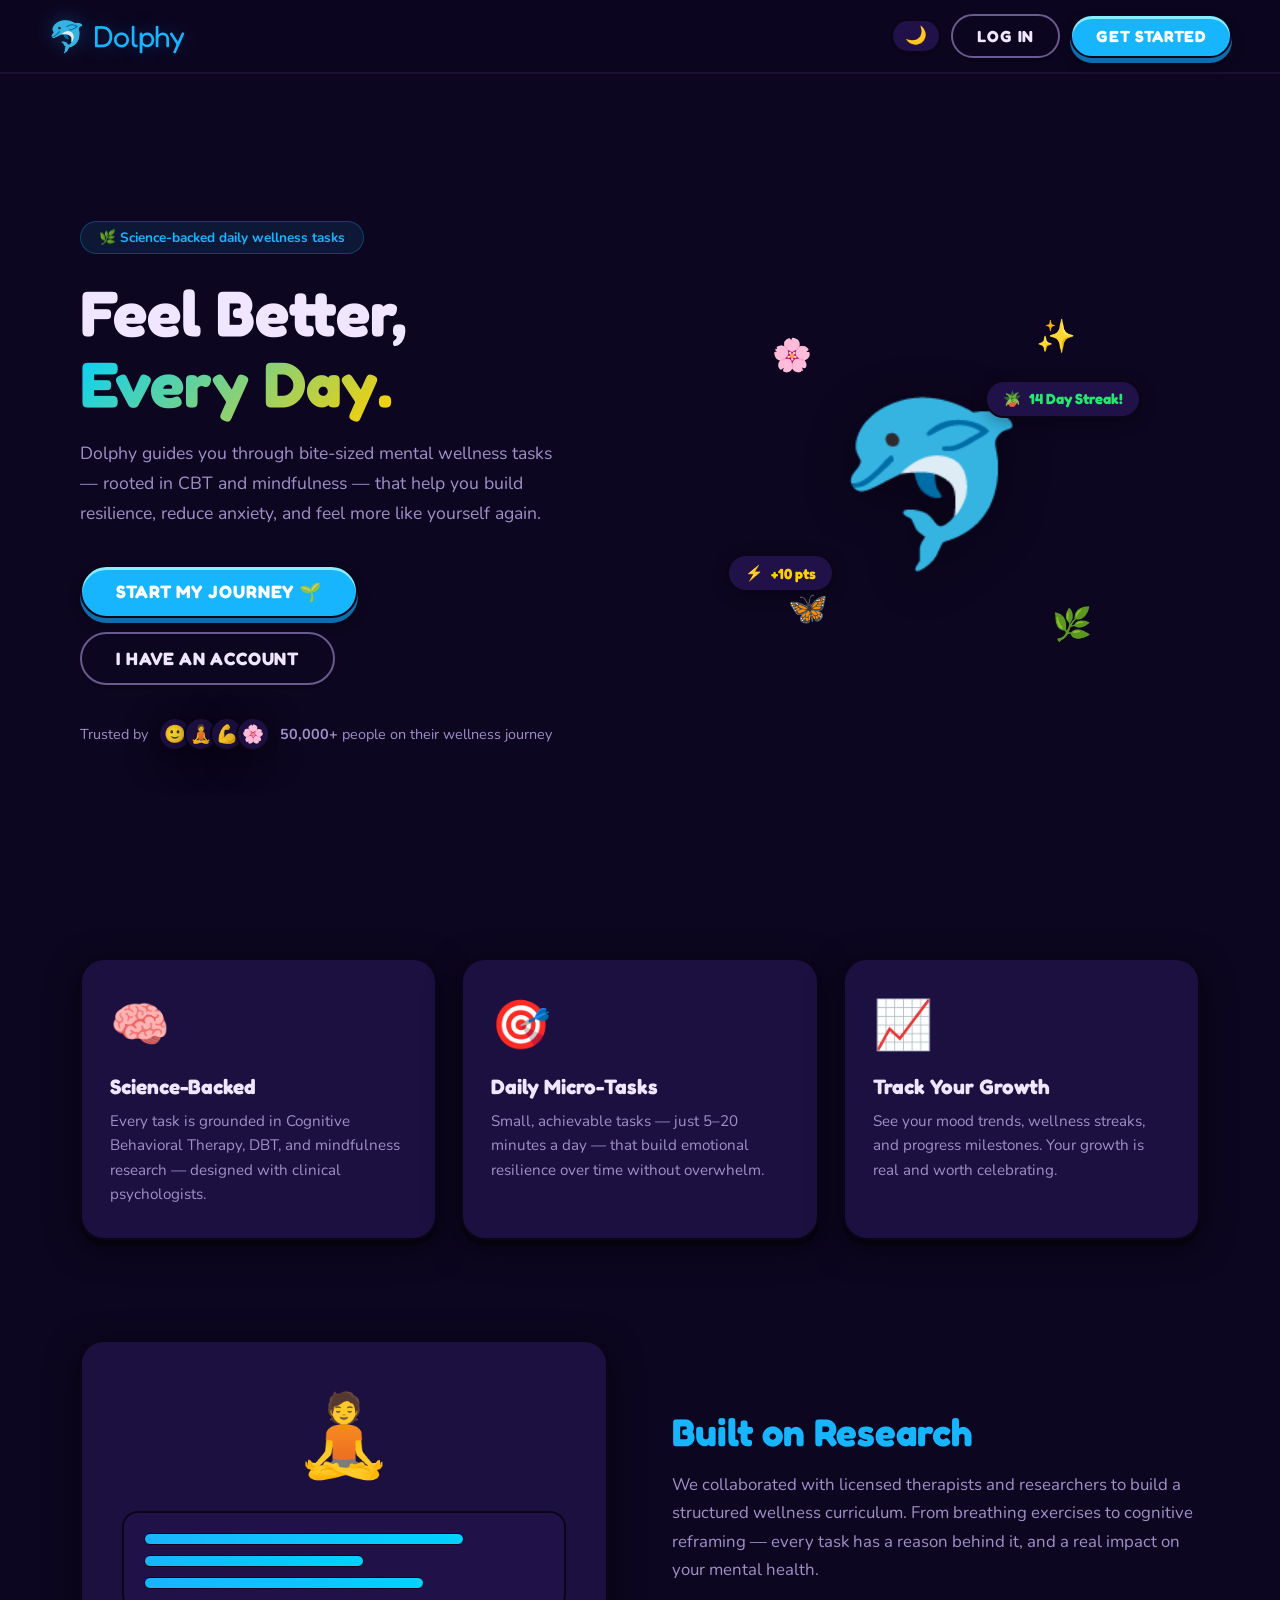
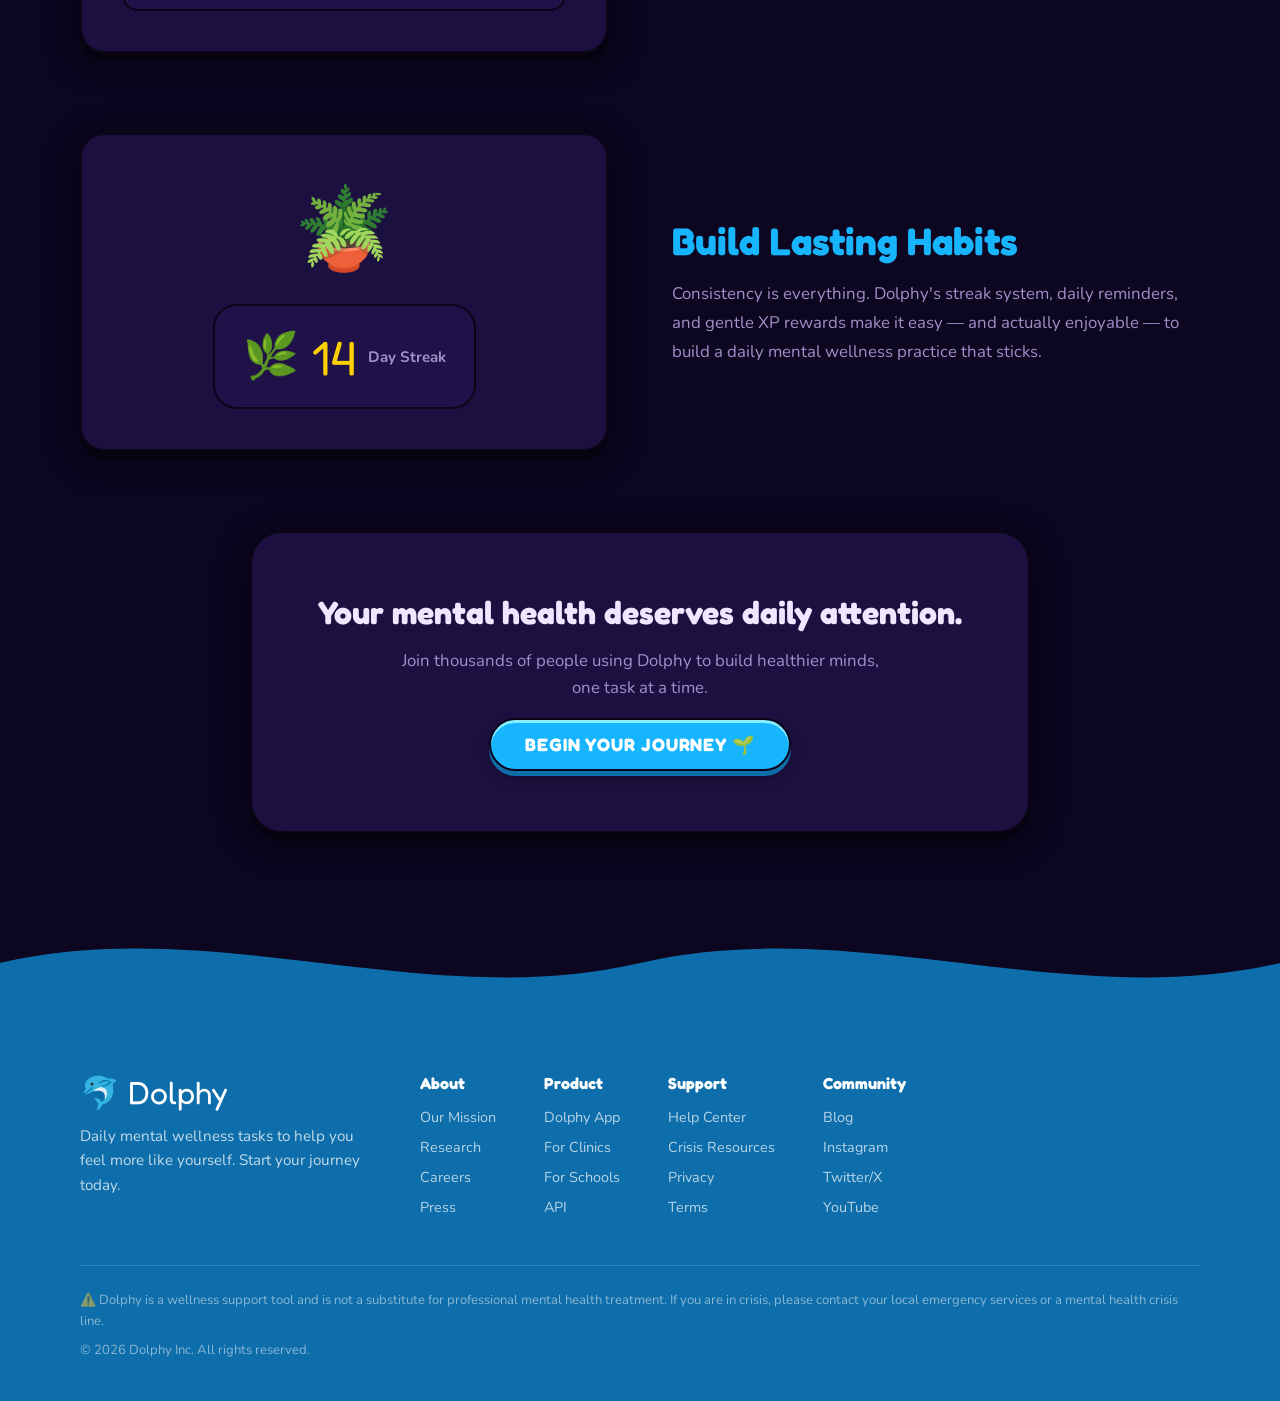
==== index.html @ 39a1925b "frontend'in yarisi bitti." ====
<!DOCTYPE html>
<html lang="en" data-theme="dark">
<head>
  <meta charset="UTF-8" />
  <meta name="viewport" content="width=device-width, initial-scale=1.0" />
  <title>Dolphy — Your Daily Mental Wellness Companion</title>
  <meta name="description" content="Dolphy gives you science-backed daily mental wellness micro-tasks. Build healthy habits, track your mood, and feel better — one small step at a time." />
  <link rel="preconnect" href="https://fonts.googleapis.com" />
  <link rel="preconnect" href="https://fonts.gstatic.com" crossorigin />
  <link href="https://fonts.googleapis.com/css2?family=Fredoka+One&family=Nunito:wght@400;600;700;800;900&display=swap" rel="stylesheet" />
  <link rel="stylesheet" href="styles.css" />
</head>
<body>

  <!-- ===================== LANDING NAV ===================== -->
  <nav class="landing-nav" role="navigation" aria-label="Main navigation">
    <div class="landing-nav__logo">🐬 Dolphy</div>
    <div class="landing-nav__actions">
      <button class="theme-toggle" id="theme-toggle-landing" onclick="ThemeManager.toggle()" aria-label="Toggle light/dark mode">
        <span class="theme-toggle__icon">🌙</span>
      </button>
      <button class="clay-btn clay-btn--ghost" id="btn-login-nav" onclick="App.navigate('login')">Log In</button>
      <button class="clay-btn clay-btn--primary" id="btn-getstarted-nav" onclick="App.navigate('signup')">Get Started</button>
    </div>
  </nav>

  <!-- ===================== HERO ===================== -->
  <section class="hero" aria-label="Hero section">
    <div class="hero__content">
      <div class="hero__badge">🌿 Science-backed daily wellness tasks</div>
      <h1 class="hero__title">Feel Better,<br/><span class="text-gradient">Every Day.</span></h1>
      <p class="hero__subtitle">Dolphy guides you through bite-sized mental wellness tasks — rooted in CBT and mindfulness — that help you build resilience, reduce anxiety, and feel more like yourself again.</p>
      <div class="hero__cta-group">
        <button class="clay-btn clay-btn--primary clay-btn--xl" id="btn-start-journey" onclick="App.navigate('signup')">Start My Journey 🌱</button>
        <button class="clay-btn clay-btn--ghost clay-btn--xl" id="btn-have-account" onclick="App.navigate('login')">I Have an Account</button>
      </div>
      <div class="hero__social-proof">
        <span>Trusted by</span>
        <div class="avatar-stack" aria-hidden="true">
          <div class="avatar-chip">🙂</div>
          <div class="avatar-chip">🧘</div>
          <div class="avatar-chip">💪</div>
          <div class="avatar-chip">🌸</div>
        </div>
        <span><strong>50,000+</strong> people on their wellness journey</span>
      </div>
    </div>
    <div class="hero__illustration" aria-hidden="true">
      <div class="hero__emoji-showcase">
        <div class="emoji-float emoji-float--1">🌸</div>
        <div class="emoji-float emoji-float--2">✨</div>
        <div class="emoji-float emoji-float--3">🦋</div>
        <div class="emoji-float emoji-float--4">🌿</div>
        <div class="hero__main-emoji">🐬</div>
        <div class="hero__stat-pill pill-1"><span>🪴</span> 14 Day Streak!</div>
        <div class="hero__stat-pill pill-2"><span>⚡</span> +10 pts</div>
      </div>
    </div>
  </section>

  <!-- ===================== FEATURE STRIP ===================== -->
  <section class="feature-strip" aria-label="Features">
    <div class="feature-card">
      <div class="feature-card__icon" aria-hidden="true">🧠</div>
      <h3>Science-Backed</h3>
      <p>Every task is grounded in Cognitive Behavioral Therapy, DBT, and mindfulness research — designed with clinical psychologists.</p>
    </div>
    <div class="feature-card">
      <div class="feature-card__icon" aria-hidden="true">🎯</div>
      <h3>Daily Micro-Tasks</h3>
      <p>Small, achievable tasks — just 5–20 minutes a day — that build emotional resilience over time without overwhelm.</p>
    </div>
    <div class="feature-card">
      <div class="feature-card__icon" aria-hidden="true">📈</div>
      <h3>Track Your Growth</h3>
      <p>See your mood trends, wellness streaks, and progress milestones. Your growth is real and worth celebrating.</p>
    </div>
  </section>

  <!-- ===================== FEATURE ROWS ===================== -->
  <section class="feature-rows" aria-label="Detailed features">
    <div class="feature-row">
      <div class="feature-row__visual">
        <div class="feature-mockup">
          <div class="mockup-emoji-big" aria-hidden="true">🧘</div>
          <div class="mockup-card">
            <div class="mockup-bar" style="width:80%"></div>
            <div class="mockup-bar" style="width:55%"></div>
            <div class="mockup-bar" style="width:70%"></div>
          </div>
        </div>
      </div>
      <div class="feature-row__text">
        <h2>Built on Research</h2>
        <p>We collaborated with licensed therapists and researchers to build a structured wellness curriculum. From breathing exercises to cognitive reframing — every task has a reason behind it, and a real impact on your mental health.</p>
      </div>
    </div>

    <div class="feature-row feature-row--reverse">
      <div class="feature-row__text">
        <h2>Build Lasting Habits</h2>
        <p>Consistency is everything. Dolphy's streak system, daily reminders, and gentle XP rewards make it easy — and actually enjoyable — to build a daily mental wellness practice that sticks.</p>
      </div>
      <div class="feature-row__visual">
        <div class="feature-mockup">
          <div class="mockup-emoji-big" aria-hidden="true">🪴</div>
          <div class="streak-display">
            <span class="streak-icon" aria-hidden="true">🌿</span>
            <span class="streak-number">14</span>
            <span class="streak-label">Day Streak</span>
          </div>
        </div>
      </div>
    </div>
  </section>

  <!-- ===================== CTA BANNER ===================== -->
  <section class="cta-banner" aria-label="Call to action">
    <h2>Your mental health deserves daily attention.</h2>
    <p>Join thousands of people using Dolphy to build healthier minds, one task at a time.</p>
    <button class="clay-btn clay-btn--primary clay-btn--xl" id="btn-cta-bottom" onclick="App.navigate('signup')">
      Begin Your Journey 🌱
    </button>
  </section>

  <!-- ===================== FOOTER ===================== -->
  <footer class="landing-footer" role="contentinfo">
    <div class="footer-wave" aria-hidden="true">
      <svg viewBox="0 0 1440 120" preserveAspectRatio="none" xmlns="http://www.w3.org/2000/svg">
        <path d="M0,60 C240,120 480,0 720,60 C960,120 1200,0 1440,60 L1440,120 L0,120 Z" fill="#0E6EAB"/>
      </svg>
    </div>
    <div class="footer-body">
      <div class="footer-top">
        <div class="footer-brand">
          <div class="footer-logo">🐬 Dolphy</div>
          <p>Daily mental wellness tasks to help you feel more like yourself. Start your journey today.</p>
        </div>
        <div class="footer-links">
          <div class="footer-col">
            <h4>About</h4>
            <a href="#">Our Mission</a>
            <a href="#">Research</a>
            <a href="#">Careers</a>
            <a href="#">Press</a>
          </div>
          <div class="footer-col">
            <h4>Product</h4>
            <a href="#">Dolphy App</a>
            <a href="#">For Clinics</a>
            <a href="#">For Schools</a>
            <a href="#">API</a>
          </div>
          <div class="footer-col">
            <h4>Support</h4>
            <a href="#">Help Center</a>
            <a href="#">Crisis Resources</a>
            <a href="#">Privacy</a>
            <a href="#">Terms</a>
          </div>
          <div class="footer-col">
            <h4>Community</h4>
            <a href="#">Blog</a>
            <a href="#">Instagram</a>
            <a href="#">Twitter/X</a>
            <a href="#">YouTube</a>
          </div>
        </div>
      </div>
      <div class="footer-bottom">
        <p>⚠️ Dolphy is a wellness support tool and is not a substitute for professional mental health treatment. If you are in crisis, please contact your local emergency services or a mental health crisis line.</p>
        <p style="margin-top:8px;">© 2026 Dolphy Inc. All rights reserved.</p>
      </div>
    </div>
  </footer>

  <script src="app.js"></script>
</body>
</html>
---- styles.css ----
/* ============================================================
   DOLPHY — GLOBAL DESIGN SYSTEM v3.0
   Mental Wellness · Claymorphism · Light & Dark Mode
   ============================================================ */

/* ============================================================
   DARK MODE TOKENS (Default)
   ============================================================ */
:root,
[data-theme="dark"] {
  --bg-deep:         #0D0620;
  --bg-mid:          #130A28;
  --bg-panel:        #1C1040;
  --bg-panel-hover:  #241450;
  --bg-card:         #201248;

  --blue-main:       #18B5FF;
  --blue-glow:       #00D2FF;
  --blue-shadow:     #0E6EAB;
  --blue-depth:      #0084B4;
  --blue-inset:      #8AEDFF;

  --yellow:          #FFD000;
  --yellow-shadow:   #C49B00;
  --yellow-glow:     #FFE55C;

  --green-ok:        #22E86E;
  --green-ok-shadow: #0FAA48;
  --red-danger:      #FF4D6D;
  --purple-accent:   #B44FFF;
  --purple-shadow:   #7A2ABF;

  --text-primary:    #F0E6FF;
  --text-secondary:  #A090C8;
  --text-muted:      #6B5A8E;
  --text-on-blue:    #FFFFFF;

  --border-dark:          #0A0518;
  --border-radius-sm:     10px;
  --border-radius-md:     16px;
  --border-radius-lg:     24px;
  --border-radius-xl:     32px;
  --border-radius-pill:   999px;
  --border-width:         2.5px;

  --shadow-card:          0 8px 32px rgba(0,0,0,0.55);
  --shadow-node:          0 6px 20px rgba(0,0,0,0.6);
  --shadow-glow-blue:     0 0 18px rgba(24,181,255,0.35);

  --chess-sq-light:  #e8d5b0;
  --chess-sq-dark:   #8B5E3C;
  --chess-selected:  rgba(255,220,0,0.55);
  --chess-movable:   rgba(34,232,110,0.45);
  --chess-last-move: rgba(24,181,255,0.30);

  --landing-nav-bg:  rgba(13, 6, 32, 0.93);
  --footer-bg:       #0E6EAB;
  --auth-page-bg:    radial-gradient(ellipse at 30% 30%, #1C1040 0%, #0D0620 70%);
  --quest-body-bg:   #0D0620;
  --path-line-color: rgba(128, 90, 200, 0.28);
}

/* ============================================================
   LIGHT MODE TOKENS
   ============================================================ */
[data-theme="light"] {
  --bg-deep:         #F5F0FF;
  --bg-mid:          #EDE6FF;
  --bg-panel:        #FFFFFF;
  --bg-panel-hover:  #F0EAFF;
  --bg-card:         #FAF7FF;

  --blue-main:       #0099E6;
  --blue-glow:       #00BFFF;
  --blue-shadow:     #006FA8;
  --blue-depth:      #005F8F;
  --blue-inset:      #7DD6FF;

  --yellow:          #F5A800;
  --yellow-shadow:   #B07800;
  --yellow-glow:     #FFD055;

  --green-ok:        #16C45A;
  --green-ok-shadow: #0A9040;
  --red-danger:      #E63352;
  --purple-accent:   #9B35E8;
  --purple-shadow:   #6B1FA8;

  --text-primary:    #1A0A40;
  --text-secondary:  #4A3870;
  --text-muted:      #8878A8;
  --text-on-blue:    #FFFFFF;

  --border-dark:     #D0C0F0;

  --shadow-card:          0 4px 20px rgba(100,60,200,0.12);
  --shadow-node:          0 6px 20px rgba(100,60,200,0.20);
  --shadow-glow-blue:     0 0 16px rgba(0,153,230,0.25);

  --chess-sq-light:  #f0d9b5;
  --chess-sq-dark:   #b58863;
  --chess-selected:  rgba(245,168,0,0.5);
  --chess-movable:   rgba(22,196,90,0.4);
  --chess-last-move: rgba(0,153,230,0.25);

  --landing-nav-bg:  rgba(245, 240, 255, 0.96);
  --footer-bg:       #0E6EAB;
  --auth-page-bg:    radial-gradient(ellipse at 30% 30%, #EDE6FF 0%, #F5F0FF 70%);
  --quest-body-bg:   #F5F0FF;
  --path-line-color: rgba(100, 60, 200, 0.20);
}

/* ============================================================
   FONTS & GLOBAL VARS
   ============================================================ */
:root {
  --font-display: 'Fredoka One', 'Nunito', sans-serif;
  --font-body:    'Nunito', sans-serif;
  --transition-fast: 0.12s ease;
  --transition-med:  0.22s cubic-bezier(0.34,1.56,0.64,1);
  --transition-slow: 0.35s ease;
  --sidebar-left-w:  224px;
  --sidebar-right-w: 288px;
}

/* ============================================================
   RESET & BASE
   ============================================================ */
*, *::before, *::after { box-sizing: border-box; margin: 0; padding: 0; }
html { scroll-behavior: smooth; font-size: 16px; }

body {
  font-family: var(--font-body);
  background: var(--bg-deep);
  color: var(--text-primary);
  min-height: 100vh;
  overflow-x: hidden;
  transition: background 0.3s ease, color 0.3s ease;
}

a { color: var(--blue-main); text-decoration: none; }
a:hover { text-decoration: underline; }
button { cursor: pointer; font-family: var(--font-body); }

/* ============================================================
   THEME TOGGLE BUTTON
   ============================================================ */
.theme-toggle {
  display: inline-flex;
  align-items: center;
  gap: 6px;
  background: var(--bg-card);
  border: var(--border-width) solid var(--border-dark);
  border-radius: var(--border-radius-pill);
  padding: 6px 12px;
  cursor: pointer;
  font-size: 1rem;
  color: var(--text-primary);
  transition: transform var(--transition-fast), background var(--transition-fast), box-shadow var(--transition-fast);
  box-shadow: 0 3px 0 rgba(0,0,0,0.25);
  line-height: 1;
}
.theme-toggle:hover { transform: translateY(-2px); background: var(--bg-panel-hover); }
.theme-toggle:active { transform: translateY(1px); }
.theme-toggle__icon { font-size: 1.1rem; line-height: 1; transition: transform 0.4s; }
.theme-toggle:hover .theme-toggle__icon { transform: rotate(20deg) scale(1.1); }
.theme-toggle--sm { padding: 5px 9px; font-size: 0.95rem; }

.theme-toggle--sidebar {
  width: 100%;
  justify-content: flex-start;
  border-radius: var(--border-radius-md);
  margin-bottom: 8px;
  font-family: var(--font-display);
  font-size: 0.95rem;
  color: var(--text-secondary);
  background: transparent;
  border-color: transparent;
  box-shadow: none;
}
.theme-toggle--sidebar:hover {
  color: var(--text-primary);
  background: var(--bg-panel-hover);
  border-color: rgba(255,255,255,0.08);
  box-shadow: none;
  transform: none;
}
.theme-toggle__label { font-size: 0.95rem; font-weight: 700; }

/* ============================================================
   CLAY BUTTON SYSTEM
   ============================================================ */
.clay-btn {
  display: inline-flex;
  align-items: center;
  justify-content: center;
  gap: 8px;
  font-family: var(--font-display);
  font-size: 1rem;
  font-weight: 700;
  border: var(--border-width) solid var(--border-dark);
  border-radius: var(--border-radius-pill);
  padding: 10px 24px;
  cursor: pointer;
  transition: transform var(--transition-fast), box-shadow var(--transition-fast), background var(--transition-fast);
  user-select: none;
  white-space: nowrap;
  text-transform: uppercase;
  letter-spacing: 0.05em;
  position: relative;
}

.clay-btn--primary {
  background: var(--blue-main);
  color: var(--text-on-blue);
  box-shadow: inset 0 3px 0 var(--blue-inset), 0 5px 0 var(--blue-shadow), 0 7px 12px rgba(0,0,0,0.3);
}
.clay-btn--primary:hover {
  transform: translateY(-2px);
  box-shadow: inset 0 3px 0 var(--blue-inset), 0 7px 0 var(--blue-shadow), 0 10px 20px rgba(0,0,0,0.35), var(--shadow-glow-blue);
}
.clay-btn--primary:active { transform: translateY(4px); box-shadow: inset 0 3px 0 var(--blue-inset), 0 2px 0 var(--blue-shadow); }

.clay-btn--ghost {
  background: transparent;
  color: var(--text-primary);
  border-color: var(--text-muted);
  box-shadow: 0 4px 0 rgba(0,0,0,0.15);
}
.clay-btn--ghost:hover { transform: translateY(-2px); border-color: var(--blue-main); color: var(--blue-main); box-shadow: 0 6px 0 var(--blue-shadow); }
.clay-btn--ghost:active { transform: translateY(3px); }

.clay-btn--social {
  background: var(--bg-card);
  color: var(--text-primary);
  border-color: var(--border-dark);
  box-shadow: 0 4px 0 rgba(0,0,0,0.2);
  font-size: 0.9rem;
  text-transform: none;
  letter-spacing: 0;
  gap: 12px;
}
.clay-btn--social:hover { transform: translateY(-2px); background: var(--bg-panel-hover); }

.clay-btn--xl   { font-size: 1.12rem; padding: 14px 34px; }
.clay-btn--sm   { font-size: 0.82rem; padding: 7px 16px; }
.clay-btn--full { width: 100%; }

.social-icon {
  display: inline-flex; align-items: center; justify-content: center;
  width: 26px; height: 26px;
  border-radius: 50%;
  font-weight: 900; font-size: 0.85rem;
  flex-shrink: 0;
}
.social-icon--google { background: #fff; color: #EA4335; border: 1.5px solid #ddd; font-style: italic; }
.social-icon--fb     { background: #1877F2; color: white; }

/* ============================================================
   CLAY INPUT
   ============================================================ */
.clay-input {
  width: 100%;
  background: var(--bg-mid);
  border: var(--border-width) solid var(--border-dark);
  border-radius: var(--border-radius-md);
  padding: 14px 16px;
  font-family: var(--font-body);
  font-size: 1rem;
  color: var(--text-primary);
  outline: none;
  transition: border-color var(--transition-fast), box-shadow var(--transition-fast), background var(--transition-fast);
  resize: vertical;
}
.clay-input::placeholder { color: var(--text-muted); }
.clay-input:focus {
  border-color: var(--blue-main);
  box-shadow: 0 0 0 3px rgba(24,181,255,0.18), 0 4px 12px rgba(0,0,0,0.15);
  background: var(--bg-panel);
}

/* ============================================================
   LANDING PAGE
   ============================================================ */
body { background: var(--bg-deep); }

/* Landing Nav */
.landing-nav {
  position: sticky;
  top: 0; z-index: 100;
  display: flex;
  align-items: center;
  justify-content: space-between;
  padding: 14px 48px;
  background: var(--landing-nav-bg);
  backdrop-filter: blur(14px);
  border-bottom: var(--border-width) solid rgba(128,90,200,0.12);
}
.landing-nav__logo {
  font-family: var(--font-display);
  font-size: 1.9rem;
  color: var(--blue-main);
  letter-spacing: -0.02em;
  text-shadow: 0 0 20px rgba(24,181,255,0.3);
}
.landing-nav__actions { display: flex; align-items: center; gap: 10px; }

/* Hero */
.hero {
  display: grid;
  grid-template-columns: 1fr 1fr;
  gap: 48px;
  align-items: center;
  min-height: calc(100vh - 76px);
  padding: 60px 80px;
  max-width: 1400px;
  margin: 0 auto;
}

.hero__badge {
  display: inline-flex;
  align-items: center;
  gap: 8px;
  background: rgba(24,181,255,0.10);
  border: 1.5px solid rgba(24,181,255,0.28);
  border-radius: var(--border-radius-pill);
  padding: 6px 18px;
  font-size: 0.85rem;
  font-weight: 700;
  color: var(--blue-main);
  margin-bottom: 24px;
}

.hero__title {
  font-family: var(--font-display);
  font-size: clamp(2.8rem, 5vw, 4.5rem);
  line-height: 1.1;
  color: var(--text-primary);
  margin-bottom: 20px;
}
.text-gradient {
  background: linear-gradient(135deg, var(--blue-glow) 0%, var(--yellow) 100%);
  -webkit-background-clip: text;
  -webkit-text-fill-color: transparent;
  background-clip: text;
}
.hero__subtitle {
  font-size: 1.1rem;
  color: var(--text-secondary);
  line-height: 1.7;
  margin-bottom: 36px;
  max-width: 480px;
}
.hero__cta-group { display: flex; gap: 14px; flex-wrap: wrap; margin-bottom: 32px; }
.hero__social-proof {
  display: flex; align-items: center; gap: 10px;
  font-size: 0.9rem; color: var(--text-secondary);
}
.avatar-stack { display: flex; }
.avatar-chip {
  width: 34px; height: 34px;
  border-radius: 50%;
  background: var(--bg-panel);
  border: 2px solid var(--border-dark);
  display: flex; align-items: center; justify-content: center;
  font-size: 1.1rem;
  margin-left: -8px;
  box-shadow: var(--shadow-card);
}
.avatar-chip:first-child { margin-left: 0; }

/* Hero illustration */
.hero__illustration { display: flex; align-items: center; justify-content: center; }
.hero__emoji-showcase {
  position: relative;
  width: 380px; height: 380px;
  display: flex; align-items: center; justify-content: center;
}
.hero__main-emoji {
  font-size: 10rem; line-height: 1;
  filter: drop-shadow(0 8px 24px rgba(0,0,0,0.4));
  animation: hero-bob 3s ease-in-out infinite;
}
@keyframes hero-bob {
  0%, 100% { transform: translateY(0) rotate(-3deg); }
  50%       { transform: translateY(-18px) rotate(3deg); }
}
.emoji-float {
  position: absolute; font-size: 2rem;
  animation: float-orbit 4s ease-in-out infinite;
}
.emoji-float--1 { top: 10%; left: 8%;   animation-delay: 0s;   }
.emoji-float--2 { top: 5%;  right: 12%; animation-delay: 0.8s; }
.emoji-float--3 { bottom: 12%; left: 12%; animation-delay: 1.4s; }
.emoji-float--4 { bottom: 8%;  right: 8%; animation-delay: 0.5s; }
@keyframes float-orbit {
  0%, 100% { transform: translateY(0); }
  50%       { transform: translateY(-14px); }
}
.hero__stat-pill {
  position: absolute;
  display: flex; align-items: center; gap: 8px;
  background: var(--bg-card);
  border: var(--border-width) solid var(--border-dark);
  border-radius: var(--border-radius-pill);
  padding: 8px 16px;
  font-family: var(--font-display);
  font-size: 0.92rem;
  font-weight: 700;
  box-shadow: 0 4px 16px rgba(0,0,0,0.3);
  animation: pill-float 3.5s ease-in-out infinite;
  white-space: nowrap;
}
.pill-1 { top: 22%; right: -5%; animation-delay: 0.3s; color: var(--green-ok); }
.pill-2 { bottom: 22%; left: -4%; animation-delay: 1s; color: var(--yellow); }
@keyframes pill-float {
  0%, 100% { transform: translateY(0) rotate(-1deg); }
  50%       { transform: translateY(-8px) rotate(1deg); }
}

/* Feature Strip */
.feature-strip {
  display: grid;
  grid-template-columns: repeat(3, 1fr);
  gap: 24px;
  padding: 60px 80px;
  max-width: 1400px;
  margin: 0 auto;
}
.feature-card {
  background: var(--bg-panel);
  border: var(--border-width) solid var(--border-dark);
  border-radius: var(--border-radius-lg);
  padding: 32px 28px;
  box-shadow: 0 6px 0 rgba(0,0,0,0.3), var(--shadow-card);
  transition: transform var(--transition-med), box-shadow var(--transition-med);
}
.feature-card:hover { transform: translateY(-6px); box-shadow: 0 12px 0 rgba(0,0,0,0.25), 0 20px 40px rgba(0,0,0,0.2); }
.feature-card__icon { font-size: 3rem; margin-bottom: 16px; display: block; }
.feature-card h3 { font-family: var(--font-display); font-size: 1.3rem; margin-bottom: 10px; }
.feature-card p { font-size: 0.95rem; color: var(--text-secondary); line-height: 1.6; }

/* Feature Rows */
.feature-rows { max-width: 1400px; margin: 0 auto; padding: 40px 80px 80px; display: flex; flex-direction: column; gap: 80px; }
.feature-row { display: grid; grid-template-columns: 1fr 1fr; gap: 64px; align-items: center; }
.feature-row--reverse { direction: rtl; }
.feature-row--reverse > * { direction: ltr; }
.feature-row__text h2 { font-family: var(--font-display); font-size: 2.4rem; color: var(--blue-main); margin-bottom: 16px; }
.feature-row__text p  { font-size: 1.05rem; color: var(--text-secondary); line-height: 1.7; }

.feature-mockup {
  background: var(--bg-panel);
  border: var(--border-width) solid var(--border-dark);
  border-radius: var(--border-radius-lg);
  padding: 40px;
  display: flex; flex-direction: column; align-items: center; gap: 20px;
  box-shadow: 0 8px 0 rgba(0,0,0,0.3), var(--shadow-card);
}
.mockup-emoji-big { font-size: 5rem; }
.mockup-card { background: var(--bg-card); border: var(--border-width) solid var(--border-dark); border-radius: var(--border-radius-md); padding: 20px; width: 100%; display: flex; flex-direction: column; gap: 10px; }
.mockup-bar { height: 12px; background: linear-gradient(90deg, var(--blue-main), var(--blue-glow)); border-radius: var(--border-radius-pill); border: 1.5px solid var(--border-dark); }

.streak-display { display: flex; align-items: center; gap: 12px; background: var(--bg-card); border: var(--border-width) solid var(--border-dark); border-radius: var(--border-radius-lg); padding: 20px 28px; }
.streak-icon   { font-size: 2.8rem; }
.streak-number { font-family: var(--font-display); font-size: 3rem; color: var(--yellow); }
.streak-label  { font-size: 0.95rem; color: var(--text-secondary); font-weight: 700; }

/* CTA Banner */
.cta-banner {
  max-width: 780px;
  margin: 0 auto 80px;
  background: var(--bg-panel);
  border: var(--border-width) solid var(--border-dark);
  border-radius: var(--border-radius-xl);
  padding: 60px 48px;
  text-align: center;
  box-shadow: 0 8px 0 rgba(0,0,0,0.3), var(--shadow-card);
  display: flex; flex-direction: column; align-items: center; gap: 16px;
}
.cta-banner h2 { font-family: var(--font-display); font-size: 2rem; color: var(--text-primary); }
.cta-banner p  { font-size: 1.05rem; color: var(--text-secondary); line-height: 1.6; max-width: 480px; }

/* Footer */
.landing-footer { position: relative; margin-top: 40px; }
.footer-wave { width: 100%; overflow: hidden; line-height: 0; transform: scaleX(-1); }
.footer-wave svg { display: block; width: 100%; height: 100px; }
.footer-body { background: var(--footer-bg); padding: 60px 80px 40px; }
.footer-top { display: grid; grid-template-columns: 280px 1fr; gap: 60px; margin-bottom: 48px; }
.footer-brand .footer-logo { font-family: var(--font-display); font-size: 2rem; color: white; margin-bottom: 12px; }
.footer-brand p { color: rgba(255,255,255,0.75); font-size: 0.95rem; line-height: 1.6; }
.footer-links { display: flex; gap: 48px; flex-wrap: wrap; }
.footer-col { display: flex; flex-direction: column; gap: 10px; }
.footer-col h4 { font-family: var(--font-display); color: white; font-size: 1rem; margin-bottom: 4px; }
.footer-col a { color: rgba(255,255,255,0.7); font-size: 0.9rem; text-decoration: none; transition: color var(--transition-fast); }
.footer-col a:hover { color: white; text-decoration: underline; }
.footer-bottom { border-top: 1px solid rgba(255,255,255,0.15); padding-top: 24px; color: rgba(255,255,255,0.5); font-size: 0.82rem; line-height: 1.6; }

/* ============================================================
   AUTH PAGES (signup.html, login.html)
   ============================================================ */
.auth-page {
  min-height: 100vh;
  background: var(--auth-page-bg);
  display: flex;
  align-items: center;
  justify-content: center;
  padding: 40px 24px;
  position: relative;
}
.auth-page__back {
  position: absolute; top: 20px; left: 20px;
  background: var(--bg-card);
  border: var(--border-width) solid var(--border-dark);
  border-radius: var(--border-radius-md);
  color: var(--text-secondary);
  font-size: 1.2rem;
  width: 40px; height: 40px;
  display: flex; align-items: center; justify-content: center;
  cursor: pointer;
  box-shadow: 0 3px 0 rgba(0,0,0,0.2);
  transition: transform var(--transition-fast), color var(--transition-fast);
}
.auth-page__back:hover { transform: translateX(-2px); color: var(--blue-main); }

.auth-page__login-corner { position: absolute; top: 20px; right: 20px; }
.auth-page__theme-toggle { position: absolute; top: 20px; right: 130px; }

.auth-card {
  background: var(--bg-panel);
  border: var(--border-width) solid var(--border-dark);
  border-radius: var(--border-radius-xl);
  padding: 48px 40px;
  width: 100%; max-width: 460px;
  box-shadow: 0 12px 0 rgba(0,0,0,0.4), 0 24px 60px rgba(0,0,0,0.3);
  display: flex; flex-direction: column; gap: 16px; align-items: center;
}
.auth-card__logo { font-family: var(--font-display); font-size: 2rem; color: var(--blue-main); margin-bottom: 4px; }
.auth-card__title { font-family: var(--font-display); font-size: 1.6rem; color: var(--text-primary); text-align: center; }
.auth-card__subtitle { font-size: 0.95rem; color: var(--text-secondary); text-align: center; }

.auth-form { width: 100%; display: flex; flex-direction: column; gap: 12px; }
.form-field { position: relative; }
.forgot-btn { position: absolute; right: 14px; top: 50%; transform: translateY(-50%); background: none; border: none; color: var(--blue-main); font-size: 0.8rem; font-weight: 700; cursor: pointer; }
.password-toggle-btn { position: absolute; right: 14px; top: 50%; transform: translateY(-50%); background: none; border: none; font-size: 1rem; cursor: pointer; color: var(--text-muted); padding: 0; }
.password-toggle-btn:hover { color: var(--text-primary); }

.auth-divider { width: 100%; display: flex; align-items: center; gap: 16px; color: var(--text-muted); font-size: 0.85rem; font-weight: 700; }
.auth-divider::before, .auth-divider::after { content: ''; flex: 1; height: 1px; background: var(--border-dark); }
.auth-social { width: 100%; display: flex; gap: 10px; }
.auth-social .clay-btn--social { flex: 1; padding: 11px 12px; font-size: 0.88rem; }
.auth-legal { font-size: 0.78rem; color: var(--text-muted); text-align: center; line-height: 1.5; }
.auth-switch { font-size: 0.9rem; color: var(--text-secondary); text-align: center; }
.auth-error { background: rgba(255,77,109,0.1); border: 1.5px solid var(--red-danger); color: var(--red-danger); border-radius: var(--border-radius-md); padding: 10px 14px; font-size: 0.9rem; text-align: center; }

/* ============================================================
   APP LAYOUT (app.html)
   ============================================================ */
.mobile-topbar {
  display: none;
  align-items: center;
  justify-content: space-between;
  padding: 10px 16px;
  background: var(--bg-panel);
  border-bottom: var(--border-width) solid var(--border-dark);
  position: sticky;
  top: 0; z-index: 200;
}
.mobile-topbar__logo { font-family: var(--font-display); font-size: 1.4rem; color: var(--blue-main); }
.mobile-topbar__stats { display: flex; align-items: center; gap: 6px; }

.stat-chip {
  display: flex; align-items: center; gap: 5px;
  background: var(--bg-card);
  border: var(--border-width) solid var(--border-dark);
  border-radius: var(--border-radius-pill);
  padding: 5px 10px;
  font-family: var(--font-display);
  font-size: 0.85rem;
  box-shadow: 0 3px 0 rgba(0,0,0,0.3);
  transition: transform var(--transition-fast);
  cursor: pointer;
}
.stat-chip:hover { transform: translateY(-2px); }
.stat-chip[data-stat="streak"] .stat-chip__val { color: var(--green-ok); }
.stat-chip[data-stat="hp"]     .stat-chip__val { color: #FF9F4A; }
.stat-chip[data-stat="xp"]     .stat-chip__val { color: var(--yellow); }

.app-layout {
  display: grid;
  grid-template-columns: var(--sidebar-left-w) 1fr var(--sidebar-right-w);
  min-height: 100vh;
}

/* LEFT SIDEBAR */
.sidebar-left {
  position: sticky; top: 0;
  height: 100vh; overflow-y: auto;
  background: var(--bg-panel);
  border-right: var(--border-width) solid var(--border-dark);
  display: flex; flex-direction: column;
  padding: 24px 16px; gap: 8px; z-index: 50;
  scrollbar-width: none;
}
.sidebar-left::-webkit-scrollbar { display: none; }
.sidebar-left__logo { font-family: var(--font-display); font-size: 1.6rem; color: var(--blue-main); padding: 6px 12px 18px; border-bottom: var(--border-width) solid rgba(128,90,200,0.12); margin-bottom: 8px; }
.sidebar-nav { flex: 1; display: flex; flex-direction: column; gap: 4px; }

.nav-item {
  display: flex; align-items: center; gap: 12px;
  padding: 11px 14px;
  border-radius: var(--border-radius-md);
  border: var(--border-width) solid transparent;
  font-family: var(--font-display);
  font-size: 1rem;
  color: var(--text-secondary);
  cursor: pointer;
  transition: all var(--transition-fast);
  background: transparent;
  width: 100%; text-align: left;
}
.nav-item:hover { color: var(--text-primary); border-color: rgba(128,90,200,0.15); background: var(--bg-panel-hover); }
.nav-item.active {
  background: var(--blue-main);
  color: white;
  border-color: var(--border-dark);
  box-shadow: inset 0 2px 0 var(--blue-inset), 0 4px 0 var(--blue-shadow), 0 6px 16px rgba(0,0,0,0.25);
}
.nav-item__icon  { font-size: 1.4rem; flex-shrink: 0; }
.nav-item__label { font-size: 0.95rem; font-weight: 700; }
.sidebar-left__footer { padding-top: 12px; border-top: var(--border-width) solid rgba(128,90,200,0.12); }
.sidebar-logout { width: 100%; text-align: center; }

/* MAIN FEED */
.main-feed {
  display: flex; flex-direction: column; align-items: center;
  overflow-y: auto; overflow-x: hidden;
  background: var(--bg-mid);
  min-height: 100vh; position: relative;
}

.content-panel { display: flex; flex-direction: column; align-items: center; width: 100%; min-height: 100%; }

.placeholder-panel { display: flex; flex-direction: column; align-items: center; justify-content: center; gap: 16px; padding: 80px 40px; text-align: center; }
.placeholder-panel__emoji { font-size: 5rem; }
.placeholder-panel h2 { font-family: var(--font-display); font-size: 2rem; }
.placeholder-panel p { font-size: 1rem; color: var(--text-secondary); max-width: 360px; line-height: 1.6; }

/* Section Banner */
.section-banner {
  position: sticky; top: 0; z-index: 30;
  width: 100%; max-width: 560px; margin: 0 auto;
  background: linear-gradient(135deg, var(--blue-main), var(--blue-glow));
  border: var(--border-width) solid var(--border-dark);
  border-top: none;
  border-radius: 0 0 var(--border-radius-lg) var(--border-radius-lg);
  padding: 13px 16px;
  display: flex; align-items: center; gap: 12px;
  box-shadow: 0 6px 0 var(--blue-shadow), 0 10px 24px rgba(0,0,0,0.3);
}
.section-banner__back, .section-banner__next {
  background: rgba(255,255,255,0.18);
  border: var(--border-width) solid rgba(255,255,255,0.3);
  border-radius: var(--border-radius-sm);
  color: white; font-size: 1.1rem; font-weight: 900;
  width: 34px; height: 34px;
  display: flex; align-items: center; justify-content: center;
  flex-shrink: 0;
  transition: background var(--transition-fast), transform var(--transition-fast);
}
.section-banner__back:hover, .section-banner__next:hover { background: rgba(255,255,255,0.28); transform: translateY(-2px); }
.section-banner__text { flex: 1; }
.section-banner__label { font-size: 0.72rem; font-weight: 800; text-transform: uppercase; letter-spacing: 0.1em; color: rgba(255,255,255,0.8); }
.section-banner__title { font-family: var(--font-display); font-size: 1.1rem; color: white; }

/* ============================================================
   NODE PATH — With SVG connector support & deco emojis
   ============================================================ */
.node-path-canvas {
  position: relative;          /* SVG overlay needs this */
  width: 100%;
  max-width: 420px;
  padding: 40px 20px 80px;
  display: flex;
  flex-direction: column;
  align-items: center;
  z-index: 1;
}

/* SVG connector overlay (drawn by NodePath._drawConnectors()) */
.path-svg {
  position: absolute;
  top: 0; left: 0;
  width: 100%;
  pointer-events: none;
  z-index: 0;
  overflow: visible;
}

/* Individual node rows */
.node-row {
  display: flex;
  flex-direction: column;
  align-items: center;
  width: 100%;
  position: relative;
  z-index: 1;    /* Nodes sit above the SVG */
}

/* Spacer: provides layout height only — NO visual line (SVG handles that) */
.node-spacer {
  width: 4px;
  height: 48px;
  background: transparent;   /* Invisible — SVG draws the connector */
  flex-shrink: 0;
}

/* Decorative side emoji in each node row */
.node-deco-emoji {
  position: absolute;
  top: 50%;
  transform: translateY(-50%);
  font-size: 1.5rem;
  opacity: 0.35;
  pointer-events: none;
  user-select: none;
  animation: float-orbit 3.5s ease-in-out infinite;
  z-index: 1;
}

/* ============================================================
   NODE BUTTON
   ============================================================ */
.node-btn {
  position: relative;
  width: 82px; height: 82px;
  border-radius: 50%;
  border: var(--border-width) solid var(--border-dark);
  display: flex; align-items: center; justify-content: center;
  font-size: 1.6rem;
  cursor: pointer;
  transition: transform var(--transition-med), box-shadow var(--transition-fast);
  user-select: none; outline: none;
  z-index: 2;
}

.node-btn--locked {
  background: var(--bg-panel);
  box-shadow: 0 6px 0 rgba(0,0,0,0.4), 0 8px 16px rgba(0,0,0,0.35);
  cursor: default;
}
.node-btn--locked .node-btn__icon { filter: grayscale(1) opacity(0.3); }

.node-btn--available {
  background: var(--blue-main);
  box-shadow: inset 0 4px 0 var(--blue-inset), 0 6px 0 var(--blue-shadow), 0 8px 20px rgba(0,0,0,0.35), var(--shadow-glow-blue);
  animation: node-pulse 2.5s ease-in-out infinite;
  color: white;
}
.node-btn--available:hover { transform: translateY(-5px) scale(1.06); box-shadow: inset 0 4px 0 var(--blue-inset), 0 10px 0 var(--blue-shadow), 0 14px 28px rgba(0,0,0,0.4), 0 0 30px rgba(24,181,255,0.5); }
.node-btn--available:active { transform: translateY(4px) scale(0.97); }

.node-btn--completed {
  background: var(--green-ok);
  box-shadow: inset 0 4px 0 rgba(255,255,255,0.25), 0 6px 0 var(--green-ok-shadow), 0 8px 16px rgba(0,0,0,0.25);
  color: white;
}
.node-btn--completed:hover { transform: translateY(-4px) scale(1.04); }

.node-btn--boss {
  background: linear-gradient(135deg, #FF4D6D, var(--purple-accent));
  width: 96px; height: 96px; font-size: 2rem;
  box-shadow: inset 0 4px 0 rgba(255,255,255,0.15), 0 7px 0 #9B1A3A, 0 10px 24px rgba(0,0,0,0.45);
}
.node-btn--boss:hover { transform: translateY(-6px) scale(1.06); }

.node-btn--checkpoint {
  background: var(--yellow);
  width: 88px; height: 88px;
  border-radius: var(--border-radius-lg);
  font-size: 1.8rem;
  box-shadow: inset 0 4px 0 var(--yellow-glow), 0 6px 0 var(--yellow-shadow), 0 8px 20px rgba(0,0,0,0.35);
}
.node-btn--checkpoint:hover { transform: translateY(-5px) scale(1.04) rotate(-2deg); }

@keyframes node-pulse {
  0%, 100% { box-shadow: inset 0 4px 0 var(--blue-inset), 0 6px 0 var(--blue-shadow), 0 8px 20px rgba(0,0,0,0.35), 0 0 14px rgba(24,181,255,0.25); }
  50%       { box-shadow: inset 0 4px 0 var(--blue-inset), 0 6px 0 var(--blue-shadow), 0 8px 20px rgba(0,0,0,0.35), 0 0 28px rgba(24,181,255,0.6); }
}
.node-btn__icon { font-size: 1.9rem; line-height: 1; pointer-events: none; }

/* Tooltip */
.node-tooltip {
  position: absolute; top: -46px; left: 50%;
  transform: translateX(-50%);
  background: var(--bg-card);
  border: var(--border-width) solid var(--border-dark);
  border-radius: var(--border-radius-pill);
  padding: 6px 16px;
  font-family: var(--font-display);
  font-size: 0.85rem;
  color: var(--text-primary);
  white-space: nowrap;
  box-shadow: var(--shadow-card);
  display: none;
}
.node-tooltip::after {
  content: '';
  position: absolute; bottom: -8px; left: 50%; transform: translateX(-50%);
  border: 5px solid transparent;
  border-top-color: var(--border-dark);
}
.node-btn--available .node-tooltip { display: block; animation: tooltip-bounce 2s ease-in-out infinite; }
@keyframes tooltip-bounce {
  0%, 100% { transform: translateX(-50%) translateY(0); }
  50%       { transform: translateX(-50%) translateY(-4px); }
}

/* Sinuous offsets */
.node-offset--left   { align-self: flex-start; margin-left: 40px; }
.node-offset--right  { align-self: flex-end;   margin-right: 40px; }
.node-offset--center { align-self: center; }

/* ============================================================
   RIGHT SIDEBAR
   ============================================================ */
.sidebar-right {
  position: sticky; top: 0;
  height: 100vh; overflow-y: auto;
  background: var(--bg-panel);
  border-left: var(--border-width) solid var(--border-dark);
  display: flex; flex-direction: column;
  padding: 24px 16px; gap: 16px;
  scrollbar-width: thin;
  scrollbar-color: var(--text-muted) transparent;
}
.sidebar-right::-webkit-scrollbar { width: 5px; }
.sidebar-right::-webkit-scrollbar-thumb { background: var(--text-muted); border-radius: 4px; }

.right-card {
  background: var(--bg-card);
  border: var(--border-width) solid var(--border-dark);
  border-radius: var(--border-radius-lg);
  padding: 18px;
  box-shadow: 0 5px 0 rgba(0,0,0,0.25);
  display: flex; flex-direction: column; gap: 12px;
}
.right-card--cta { background: linear-gradient(135deg, var(--bg-panel), var(--bg-panel-hover)); text-align: center; font-size: 0.9rem; color: var(--text-secondary); gap: 10px; }
.right-card__header { display: flex; align-items: center; justify-content: space-between; }
.right-card__header h3 { font-family: var(--font-display); font-size: 1.1rem; color: var(--text-primary); }
.view-all-btn { background: none; border: none; color: var(--blue-main); font-size: 0.82rem; font-weight: 800; text-transform: uppercase; cursor: pointer; }
.view-all-btn:hover { color: var(--blue-glow); }

.stats-grid { display: grid; grid-template-columns: 1fr 1fr; gap: 10px; }
.stats-item {
  background: var(--bg-panel);
  border: var(--border-width) solid var(--border-dark);
  border-radius: var(--border-radius-md);
  padding: 12px;
  display: flex; align-items: center; gap: 10px;
  box-shadow: 0 3px 0 rgba(0,0,0,0.2);
  transition: transform var(--transition-fast);
}
.stats-item:hover { transform: translateY(-2px); }
.stats-item__icon  { font-size: 1.7rem; }
.stats-item__info  { display: flex; flex-direction: column; }
.stats-item__val   { font-family: var(--font-display); font-size: 1.4rem; line-height: 1; }
.stats-item__label { font-size: 0.72rem; color: var(--text-muted); font-weight: 700; text-transform: uppercase; }
.stats-item--streak .stats-item__val { color: var(--green-ok); }
.stats-item--hp     .stats-item__val { color: #FF9F4A; }
.stats-item--xp     .stats-item__val { color: var(--yellow); }
.stats-item--gems   .stats-item__val { color: var(--blue-main); }

/* Quest Card */
.quest-card {
  background: var(--bg-panel);
  border: var(--border-width) solid var(--border-dark);
  border-radius: var(--border-radius-md);
  padding: 12px 14px;
  display: flex; flex-direction: column; gap: 8px;
  box-shadow: 0 3px 0 rgba(0,0,0,0.2);
  transition: transform var(--transition-fast);
}
.quest-card:hover { transform: translateY(-2px); }
.quest-card__top { display: flex; align-items: center; justify-content: space-between; gap: 8px; }
.quest-card__icon-label { display: flex; align-items: center; gap: 8px; }
.quest-card__icon {
  font-size: 1.4rem;
  background: var(--bg-card);
  border: var(--border-width) solid var(--border-dark);
  border-radius: var(--border-radius-sm);
  width: 36px; height: 36px;
  display: flex; align-items: center; justify-content: center;
  flex-shrink: 0;
}
.quest-card__label  { font-size: 0.88rem; font-weight: 700; color: var(--text-primary); }
.quest-card__reward { font-family: var(--font-display); font-size: 0.8rem; color: var(--yellow); white-space: nowrap; }
.quest-progress-bar { height: 10px; background: var(--bg-card); border: var(--border-width) solid var(--border-dark); border-radius: var(--border-radius-pill); overflow: hidden; }
.quest-progress-fill { height: 100%; background: linear-gradient(90deg, var(--blue-main), var(--blue-glow)); border-radius: var(--border-radius-pill); transition: width 0.6s cubic-bezier(0.34,1.56,0.64,1); box-shadow: inset 0 2px 0 var(--blue-inset); }
.quest-progress-fill--complete { background: linear-gradient(90deg, var(--green-ok), #44FFAA); }
.quest-card__progress-label { font-size: 0.75rem; color: var(--text-muted); font-weight: 700; display: flex; justify-content: space-between; }

/* Leaderboard */
.leaderboard-unlock { display: flex; flex-direction: column; align-items: center; gap: 10px; padding: 10px; text-align: center; }
.leaderboard-unlock__icon { font-size: 2.5rem; }
.leaderboard-unlock p { font-size: 0.88rem; color: var(--text-secondary); line-height: 1.5; }
.xp-progress-wrap { width: 100%; display: flex; flex-direction: column; gap: 4px; }
.xp-progress-bar { height: 12px; background: var(--bg-panel); border: var(--border-width) solid var(--border-dark); border-radius: var(--border-radius-pill); overflow: hidden; }
.xp-progress-fill { height: 100%; background: linear-gradient(90deg, var(--yellow), var(--yellow-glow)); border-radius: var(--border-radius-pill); box-shadow: inset 0 2px 0 rgba(255,255,255,0.25); }
.xp-progress-label { font-size: 0.78rem; color: var(--text-muted); font-weight: 700; text-align: center; }

.leaderboard-entry {
  display: flex; align-items: center; gap: 10px;
  padding: 8px 10px;
  border-radius: var(--border-radius-md);
  background: var(--bg-panel);
  border: var(--border-width) solid var(--border-dark);
  box-shadow: 0 2px 0 rgba(0,0,0,0.2);
  transition: transform var(--transition-fast);
}
.leaderboard-entry:hover { transform: translateY(-2px); }
.leaderboard-entry--me { background: rgba(24,181,255,0.08); border-color: var(--blue-main); }
.lb-rank { font-family: var(--font-display); font-size: 1rem; color: var(--text-muted); width: 20px; text-align: center; flex-shrink: 0; }
.lb-rank--gold   { color: var(--yellow); }
.lb-rank--silver { color: #B0BEC5; }
.lb-rank--bronze { color: #FF7043; }
.lb-avatar { font-size: 1.5rem; background: var(--bg-card); border: var(--border-width) solid var(--border-dark); border-radius: 50%; width: 34px; height: 34px; display: flex; align-items: center; justify-content: center; flex-shrink: 0; }
.lb-name { flex: 1; font-size: 0.88rem; font-weight: 700; color: var(--text-primary); }
.lb-xp  { font-family: var(--font-display); font-size: 0.9rem; color: var(--yellow); }

/* MOBILE BOTTOM NAV */
.mobile-bottom-nav {
  display: none; position: fixed;
  bottom: 0; left: 0; right: 0; z-index: 200;
  background: var(--bg-panel);
  border-top: var(--border-width) solid var(--border-dark);
  padding: 8px 0 calc(8px + env(safe-area-inset-bottom));
  justify-content: space-around; align-items: center;
  box-shadow: 0 -4px 20px rgba(0,0,0,0.3);
}
.mobile-nav-item {
  display: flex; flex-direction: column; align-items: center; gap: 3px;
  padding: 6px 12px;
  border-radius: var(--border-radius-md); border: none;
  background: transparent; color: var(--text-muted);
  font-family: var(--font-display); font-size: 0.68rem;
  cursor: pointer; min-width: 50px;
  transition: all var(--transition-fast);
}
.mobile-nav-icon { font-size: 1.5rem; line-height: 1; transition: transform var(--transition-med); }
.mobile-nav-item.active { color: var(--blue-main); }
.mobile-nav-item.active .mobile-nav-icon { transform: translateY(-4px) scale(1.15); }

/* DRAWER */
.drawer-overlay { display: none; position: fixed; inset: 0; background: rgba(0,0,0,0.55); z-index: 300; backdrop-filter: blur(4px); }
.drawer-overlay.visible { display: block; }
.mobile-drawer {
  position: fixed; bottom: 0; left: 0; right: 0; z-index: 400;
  background: var(--bg-panel);
  border: var(--border-width) solid var(--border-dark); border-bottom: none;
  border-radius: var(--border-radius-xl) var(--border-radius-xl) 0 0;
  padding: 20px 20px 32px;
  transform: translateY(100%);
  transition: transform 0.35s cubic-bezier(0.34,1.2,0.64,1);
  max-height: 80vh; overflow-y: auto;
  box-shadow: 0 -8px 32px rgba(0,0,0,0.4);
}
.mobile-drawer.open { transform: translateY(0); }
.mobile-drawer__header { display: flex; align-items: center; justify-content: space-between; margin-bottom: 20px; }
.mobile-drawer__header h3 { font-family: var(--font-display); font-size: 1.3rem; }
.drawer-close-btn { background: var(--bg-card); border: var(--border-width) solid var(--border-dark); border-radius: 50%; width: 36px; height: 36px; display: flex; align-items: center; justify-content: center; color: var(--text-secondary); font-size: 1rem; cursor: pointer; transition: transform var(--transition-fast); }
.drawer-close-btn:hover { transform: rotate(90deg); }
.mobile-drawer__body { display: flex; flex-direction: column; gap: 14px; }

/* LESSON MODAL */
.modal-overlay { display: none; position: fixed; inset: 0; z-index: 500; background: rgba(0,0,0,0.65); backdrop-filter: blur(6px); align-items: center; justify-content: center; padding: 20px; }
.modal-overlay.open { display: flex; }
.lesson-modal-card {
  background: var(--bg-panel);
  border: var(--border-width) solid var(--border-dark);
  border-radius: var(--border-radius-xl);
  padding: 40px; max-width: 480px; width: 100%;
  box-shadow: 0 12px 0 rgba(0,0,0,0.45), 0 24px 60px rgba(0,0,0,0.45);
  display: flex; flex-direction: column; align-items: center; gap: 20px;
  animation: modal-pop 0.35s cubic-bezier(0.34,1.56,0.64,1);
}
@keyframes modal-pop {
  from { transform: scale(0.8) translateY(40px); opacity: 0; }
  to   { transform: scale(1) translateY(0);      opacity: 1; }
}
.lesson-modal-emoji  { font-size: 5rem; animation: hero-bob 2s ease-in-out infinite; }
.lesson-modal-title  { font-family: var(--font-display); font-size: 1.6rem; text-align: center; }
.lesson-modal-desc   { font-size: 0.98rem; color: var(--text-secondary); text-align: center; line-height: 1.65; }
.lesson-modal-xp {
  display: flex; align-items: center; gap: 8px;
  background: var(--bg-card); border: var(--border-width) solid var(--border-dark);
  border-radius: var(--border-radius-pill);
  padding: 8px 20px;
  font-family: var(--font-display); color: var(--yellow); font-size: 1rem;
}
.lesson-modal-actions { display: flex; gap: 12px; width: 100%; }

/* ============================================================
   CHESS PAGE
   ============================================================ */
.chess-page { width: 100%; padding: 24px 20px 60px; display: flex; flex-direction: column; gap: 20px; }
.chess-header { display: flex; flex-direction: column; align-items: center; gap: 14px; }
.chess-title { font-family: var(--font-display); font-size: 2rem; text-align: center; }
.chess-controls { display: flex; gap: 10px; flex-wrap: wrap; justify-content: center; }
.chess-stat-pill { display: flex; align-items: center; gap: 8px; background: var(--bg-card); border: var(--border-width) solid var(--border-dark); border-radius: var(--border-radius-pill); padding: 8px 18px; font-family: var(--font-display); font-size: 0.95rem; box-shadow: 0 3px 0 rgba(0,0,0,0.25); }
.chess-stat-pill--timer { color: var(--blue-main); }
.chess-stat-pill--turn  { color: var(--yellow); }
.chess-api-notice { display: flex; align-items: center; gap: 10px; background: rgba(24,181,255,0.08); border: 1.5px solid rgba(24,181,255,0.25); border-radius: var(--border-radius-md); padding: 12px 18px; font-size: 0.88rem; color: var(--blue-main); max-width: 720px; width: 100%; margin: 0 auto; }
.chess-api-notice__icon { font-size: 1.3rem; flex-shrink: 0; }
.chess-layout { display: flex; gap: 24px; justify-content: center; align-items: flex-start; flex-wrap: wrap; }
.chess-board-wrap { flex-shrink: 0; }

.chess-board { display: flex; flex-direction: column; border: 3px solid var(--border-dark); border-radius: var(--border-radius-md); overflow: hidden; box-shadow: 0 8px 0 rgba(0,0,0,0.4), 0 16px 40px rgba(0,0,0,0.4); user-select: none; }
.chess-row { display: flex; align-items: center; }
.chess-rank-label { width: 22px; text-align: center; font-size: 0.72rem; font-weight: 700; color: var(--text-muted); background: var(--bg-panel); height: 60px; display: flex; align-items: center; justify-content: center; flex-shrink: 0; }
.chess-sq { width: 60px; height: 60px; display: flex; align-items: center; justify-content: center; cursor: pointer; transition: filter var(--transition-fast); position: relative; }
.chess-sq--light { background: var(--chess-sq-light); }
.chess-sq--dark  { background: var(--chess-sq-dark); }
.chess-sq--selected  { background: var(--chess-selected) !important; }
.chess-sq--movable   { background: var(--chess-movable) !important; }
.chess-sq--movable::after { content: ''; position: absolute; width: 28px; height: 28px; border-radius: 50%; background: rgba(34,232,110,0.5); pointer-events: none; }
.chess-sq--last-move { background: var(--chess-last-move) !important; }
.chess-sq:hover:not(.chess-sq--selected) { filter: brightness(1.08); }
.chess-file-labels { display: flex; background: var(--bg-panel); padding-left: 22px; }
.chess-file-label { width: 60px; text-align: center; font-size: 0.72rem; font-weight: 700; color: var(--text-muted); padding: 4px 0; }
.chess-piece { font-size: 2.5rem; line-height: 1; cursor: pointer; transition: transform 0.15s ease; filter: drop-shadow(0 2px 3px rgba(0,0,0,0.5)); display: block; }
.chess-piece:hover { transform: scale(1.12); }
.chess-sidebar { display: flex; flex-direction: column; gap: 16px; min-width: 200px; max-width: 240px; }
.chess-info-card { background: var(--bg-card); border: var(--border-width) solid var(--border-dark); border-radius: var(--border-radius-lg); padding: 16px; display: flex; flex-direction: column; gap: 10px; box-shadow: 0 4px 0 rgba(0,0,0,0.25); }
.chess-info-card h4 { font-family: var(--font-display); font-size: 1rem; }
.chess-info-card ul { list-style: none; display: flex; flex-direction: column; gap: 6px; }
.chess-info-card ul li { font-size: 0.85rem; color: var(--text-secondary); padding-left: 16px; position: relative; }
.chess-info-card ul li::before { content: '•'; position: absolute; left: 0; color: var(--blue-main); }
.chess-captures { display: flex; flex-direction: column; gap: 6px; font-size: 0.88rem; color: var(--text-secondary); }

/* ============================================================
   QUEST PAGE (quest.html)
   ============================================================ */
.quest-body { background: var(--quest-body-bg); min-height: 100vh; }

.quest-topbar {
  position: sticky; top: 0; z-index: 100;
  display: flex; align-items: center; justify-content: space-between;
  padding: 12px 20px;
  background: var(--bg-panel);
  border-bottom: var(--border-width) solid var(--border-dark);
  box-shadow: 0 4px 16px rgba(0,0,0,0.2);
}
.quest-topbar__back {
  background: var(--bg-card);
  border: var(--border-width) solid var(--border-dark);
  border-radius: var(--border-radius-pill);
  padding: 7px 16px;
  font-size: 0.9rem; font-weight: 700;
  color: var(--text-secondary);
  cursor: pointer;
  box-shadow: 0 3px 0 rgba(0,0,0,0.2);
  transition: transform var(--transition-fast), color var(--transition-fast);
}
.quest-topbar__back:hover { transform: translateX(-2px); color: var(--blue-main); }

.quest-topbar__center { display: flex; align-items: center; gap: 10px; }
.quest-topbar__emoji  { font-size: 1.5rem; }
.quest-topbar__title  { font-family: var(--font-display); font-size: 1.1rem; color: var(--text-primary); }
.quest-topbar__right  { display: flex; align-items: center; gap: 10px; }
.quest-xp-badge {
  background: var(--bg-card);
  border: var(--border-width) solid var(--border-dark);
  border-radius: var(--border-radius-pill);
  padding: 5px 14px;
  font-family: var(--font-display);
  font-size: 0.9rem;
  color: var(--yellow);
  box-shadow: 0 2px 0 rgba(0,0,0,0.2);
}

.quest-main {
  max-width: 640px;
  margin: 0 auto;
  padding: 32px 20px 80px;
  display: flex;
  flex-direction: column;
  align-items: center;
}

/* QuestSolver Loading */
.qs-loading { display: flex; flex-direction: column; align-items: center; gap: 16px; padding: 80px; color: var(--text-muted); }
.qs-loading__emoji { font-size: 4rem; animation: hero-bob 2s ease-in-out infinite; }

/* QuestSolver Card */
.qs-card {
  width: 100%;
  background: var(--bg-panel);
  border: var(--border-width) solid var(--border-dark);
  border-radius: var(--border-radius-xl);
  padding: 40px 32px;
  display: flex; flex-direction: column; align-items: center; gap: 20px;
  box-shadow: 0 8px 0 rgba(0,0,0,0.3), var(--shadow-card);
}
.qs-card--celebrate { background: linear-gradient(135deg, var(--bg-panel), var(--bg-panel-hover)); position: relative; overflow: hidden; }

.qs-emoji { font-size: 5rem; animation: hero-bob 2.5s ease-in-out infinite; }
.qs-emoji--xl { font-size: 7rem; }
.qs-title { font-family: var(--font-display); font-size: 1.8rem; color: var(--text-primary); text-align: center; }
.qs-desc  { font-size: 1rem; color: var(--text-secondary); text-align: center; line-height: 1.7; max-width: 480px; }
.qs-action-btn { margin-top: 8px; }

.qs-xp-badge {
  display: flex; align-items: center; gap: 8px;
  background: var(--bg-card);
  border: var(--border-width) solid var(--border-dark);
  border-radius: var(--border-radius-pill);
  padding: 8px 20px;
  font-family: var(--font-display); font-size: 1rem; color: var(--yellow);
}

.qs-already-done {
  background: rgba(34,232,110,0.1);
  border: 1.5px solid var(--green-ok);
  color: var(--green-ok);
  border-radius: var(--border-radius-md);
  padding: 12px 16px;
  font-size: 0.9rem;
  font-weight: 700;
  text-align: center;
  width: 100%;
  margin-bottom: 16px;
}

/* Breathing */
.qs-breathe-wrap { display: flex; flex-direction: column; align-items: center; gap: 16px; }
.qs-breathe-ring {
  width: 180px; height: 180px;
  border-radius: 50%;
  background: rgba(24,181,255,0.08);
  border: 3px solid rgba(24,181,255,0.25);
  display: flex; flex-direction: column; align-items: center; justify-content: center;
  cursor: pointer;
  transition: transform 4s ease, background 0.5s;
  position: relative;
}
.qs-breathe-ring.breathe-expand {
  transform: scale(1.5);
  background: rgba(24,181,255,0.18);
  border-color: var(--blue-main);
}
.qs-breathe-ring.breathe-contract {
  transform: scale(1);
  background: rgba(24,181,255,0.04);
}
.qs-breathe-text { font-family: var(--font-display); font-size: 1rem; color: var(--blue-main); text-align: center; padding: 0 16px; }
.qs-breathe-counter { font-size: 0.9rem; color: var(--text-muted); font-weight: 700; }

/* Mood */
.qs-mood-grid { display: flex; gap: 8px; flex-wrap: wrap; justify-content: center; }
.qs-mood-btn {
  display: flex; flex-direction: column; align-items: center; gap: 6px;
  background: var(--bg-card);
  border: var(--border-width) solid var(--border-dark);
  border-radius: var(--border-radius-lg);
  padding: 14px 16px;
  cursor: pointer;
  transition: transform var(--transition-med), border-color var(--transition-fast);
  min-width: 70px;
}
.qs-mood-btn:hover { transform: translateY(-4px) scale(1.05); }
.qs-mood-btn.active { border-color: var(--blue-main); background: rgba(24,181,255,0.1); transform: translateY(-4px) scale(1.05); }
.qs-mood-emoji { font-size: 2.2rem; }
.qs-mood-label { font-size: 0.75rem; color: var(--text-muted); font-weight: 700; }
.qs-mood-note-wrap { width: 100%; display: flex; flex-direction: column; gap: 12px; }

/* Journal */
.qs-journal-wrap { width: 100%; display: flex; flex-direction: column; gap: 12px; }
.qs-journal-prompt { font-size: 0.95rem; color: var(--text-secondary); font-weight: 700; font-style: italic; }
.qs-textarea { min-height: 120px; }
.qs-textarea--lg { min-height: 200px; }
.qs-char-count { font-size: 0.8rem; color: var(--text-muted); text-align: right; }

/* Timer */
.qs-timer-display { display: flex; justify-content: center; margin: 8px 0; }
.qs-timer-ring { position: relative; width: 180px; height: 180px; }
.qs-timer-svg { width: 100%; height: 100%; transform: rotate(-90deg); }
.qs-timer-track { fill: none; stroke: var(--bg-card); stroke-width: 8; }
.qs-timer-fill { fill: none; stroke: var(--blue-main); stroke-width: 8; stroke-linecap: round; stroke-dasharray: 339.3; transition: stroke-dashoffset 1s linear; }
.qs-timer-inner { position: absolute; inset: 0; display: flex; flex-direction: column; align-items: center; justify-content: center; gap: 4px; }
.qs-timer-text { font-family: var(--font-display); font-size: 2.2rem; color: var(--text-primary); line-height: 1; }
.qs-timer-sublabel { font-size: 0.82rem; color: var(--text-muted); font-weight: 700; }
.qs-timer-actions { display: flex; gap: 12px; justify-content: center; flex-wrap: wrap; }

/* Confirm */
.qs-confirm-area { display: flex; flex-direction: column; align-items: center; gap: 16px; text-align: center; }
.qs-confirm-prompt { font-size: 0.95rem; color: var(--text-secondary); }

/* Celebrate */
.qs-celebrate-burst { position: absolute; inset: 0; pointer-events: none; overflow: hidden; }
.qs-confetti {
  position: absolute;
  width: 10px; height: 10px;
  border-radius: 3px;
  animation: confetti-fall 3s ease-out infinite;
  opacity: 0;
}
.qs-confetti--0  { left: 10%; background: var(--yellow);   animation-delay: 0s;    top: -20px; }
.qs-confetti--1  { left: 20%; background: var(--blue-main); animation-delay: 0.3s; top: -20px; }
.qs-confetti--2  { left: 30%; background: var(--green-ok); animation-delay: 0.6s; top: -20px; }
.qs-confetti--3  { left: 40%; background: var(--purple-accent); animation-delay: 0.9s; top: -20px; }
.qs-confetti--4  { left: 50%; background: var(--yellow);   animation-delay: 0.2s; top: -20px; }
.qs-confetti--5  { left: 60%; background: var(--blue-main); animation-delay: 0.5s; top: -20px; }
.qs-confetti--6  { left: 70%; background: var(--green-ok); animation-delay: 0.8s; top: -20px; }
.qs-confetti--7  { left: 80%; background: var(--red-danger); animation-delay: 0.1s; top: -20px; }
.qs-confetti--8  { left: 15%; background: var(--purple-accent); animation-delay: 0.4s; top: -20px; }
.qs-confetti--9  { left: 45%; background: var(--yellow);   animation-delay: 0.7s; top: -20px; }
.qs-confetti--10 { left: 65%; background: var(--green-ok); animation-delay: 0s;   top: -20px; }
.qs-confetti--11 { left: 85%; background: var(--blue-main); animation-delay: 0.3s; top: -20px; }
@keyframes confetti-fall {
  0%   { transform: translateY(0) rotate(0);    opacity: 1; }
  100% { transform: translateY(400px) rotate(720deg); opacity: 0; }
}

/* Quest Complete Overlay */
.quest-complete-overlay {
  display: none; position: fixed; inset: 0; z-index: 800;
  background: rgba(0,0,0,0.7); backdrop-filter: blur(8px);
  align-items: center; justify-content: center; padding: 20px;
}
.quest-complete-overlay.open { display: flex; }
.qco-card {
  background: var(--bg-panel);
  border: var(--border-width) solid var(--border-dark);
  border-radius: var(--border-radius-xl);
  padding: 48px 40px;
  max-width: 440px; width: 100%;
  text-align: center;
  box-shadow: 0 12px 0 rgba(0,0,0,0.45), 0 24px 60px rgba(0,0,0,0.45);
  display: flex; flex-direction: column; align-items: center; gap: 16px;
  animation: modal-pop 0.4s cubic-bezier(0.34,1.56,0.64,1);
}
.qco-emoji  { font-size: 6rem; animation: hero-bob 2s ease-in-out infinite; }
.qco-title  { font-family: var(--font-display); font-size: 2rem; color: var(--text-primary); }
.qco-xp     { font-family: var(--font-display); font-size: 1.2rem; color: var(--yellow); background: var(--bg-card); border: var(--border-width) solid var(--border-dark); border-radius: var(--border-radius-pill); padding: 8px 24px; }
.qco-message { font-size: 0.95rem; color: var(--text-secondary); line-height: 1.65; max-width: 340px; }

/* ============================================================
   RESPONSIVE — TABLET (<= 1024px)
   ============================================================ */
@media (max-width: 1024px) {
  .sidebar-left  { display: none; }
  .sidebar-right { display: none; }
  .mobile-topbar { display: flex; }
  .mobile-bottom-nav { display: flex; }
  .app-layout { grid-template-columns: 1fr; padding-bottom: 72px; }
  .section-banner { max-width: 100%; border-radius: 0; border-left: none; border-right: none; }
  .chess-layout { flex-direction: column; align-items: center; }
  .chess-sidebar { max-width: 100%; width: 100%; flex-direction: row; flex-wrap: wrap; }
  .chess-info-card { flex: 1; min-width: 200px; }
}

/* ============================================================
   RESPONSIVE — MOBILE (<= 600px)
   ============================================================ */
@media (max-width: 600px) {
  .hero { grid-template-columns: 1fr; padding: 40px 24px; min-height: auto; gap: 32px; text-align: center; }
  .hero__illustration { order: -1; }
  .hero__emoji-showcase { width: 280px; height: 280px; }
  .hero__main-emoji { font-size: 7rem; }
  .hero__cta-group { flex-direction: column; align-items: center; }
  .hero__social-proof { justify-content: center; flex-wrap: wrap; }
  .pill-1 { right: 0; }
  .pill-2 { left: 0; }
  .landing-nav { padding: 12px 16px; }
  .landing-nav__actions .clay-btn--ghost { display: none; }
  .feature-strip { grid-template-columns: 1fr; padding: 32px 24px; }
  .feature-rows { padding: 24px; gap: 48px; }
  .feature-row { grid-template-columns: 1fr; gap: 24px; }
  .feature-row--reverse { direction: ltr; }
  .cta-banner { padding: 40px 24px; margin: 0 16px 48px; }
  .footer-body { padding: 40px 24px 32px; }
  .footer-top { grid-template-columns: 1fr; gap: 32px; }
  .footer-links { gap: 24px; }
  .auth-card { padding: 36px 20px; }
  .auth-social { flex-direction: column; }
  .auth-page__theme-toggle { display: none; }
  .qs-card { padding: 28px 20px; }
  .qs-mood-btn { min-width: 58px; padding: 10px 12px; }
  .chess-sq { width: 42px; height: 42px; }
  .chess-piece { font-size: 1.8rem; }
  .chess-rank-label { height: 42px; width: 18px; }
  .chess-file-label { width: 42px; font-size: 0.65rem; }
  .chess-file-labels { padding-left: 18px; }
}

/* ============================================================
   ANIMATIONS & UTILITIES
   ============================================================ */
.shake { animation: shake 0.4s cubic-bezier(.36,.07,.19,.97) both; }
@keyframes shake {
  10%, 90% { transform: translate3d(-2px,0,0); }
  20%, 80% { transform: translate3d(4px,0,0); }
  30%, 50%, 70% { transform: translate3d(-6px,0,0); }
  40%, 60% { transform: translate3d(6px,0,0); }
}

.bounce-in { animation: bounce-in 0.5s cubic-bezier(0.34,1.56,0.64,1); }
@keyframes bounce-in {
  from { transform: scale(0.5); opacity: 0; }
  to   { transform: scale(1);   opacity: 1; }
}

.xp-burst {
  position: fixed; pointer-events: none; z-index: 9999;
  font-size: 1.8rem;
  animation: xp-burst-anim 0.9s ease-out forwards;
}
@keyframes xp-burst-anim {
  0%   { transform: translate(-50%,-50%) scale(0); opacity: 1; }
  50%  { opacity: 1; }
  100% { transform: translate(-50%, calc(-50% - 90px)) scale(1.3); opacity: 0; }
}

/* Page fade-in */
body { animation: page-fade-in 0.22s ease; }
@keyframes page-fade-in {
  from { opacity: 0; transform: translateY(6px); }
  to   { opacity: 1; transform: translateY(0); }
}

.sr-only { position: absolute; width:1px; height:1px; padding:0; margin:-1px; overflow:hidden; clip:rect(0,0,0,0); white-space:nowrap; border-width:0; }
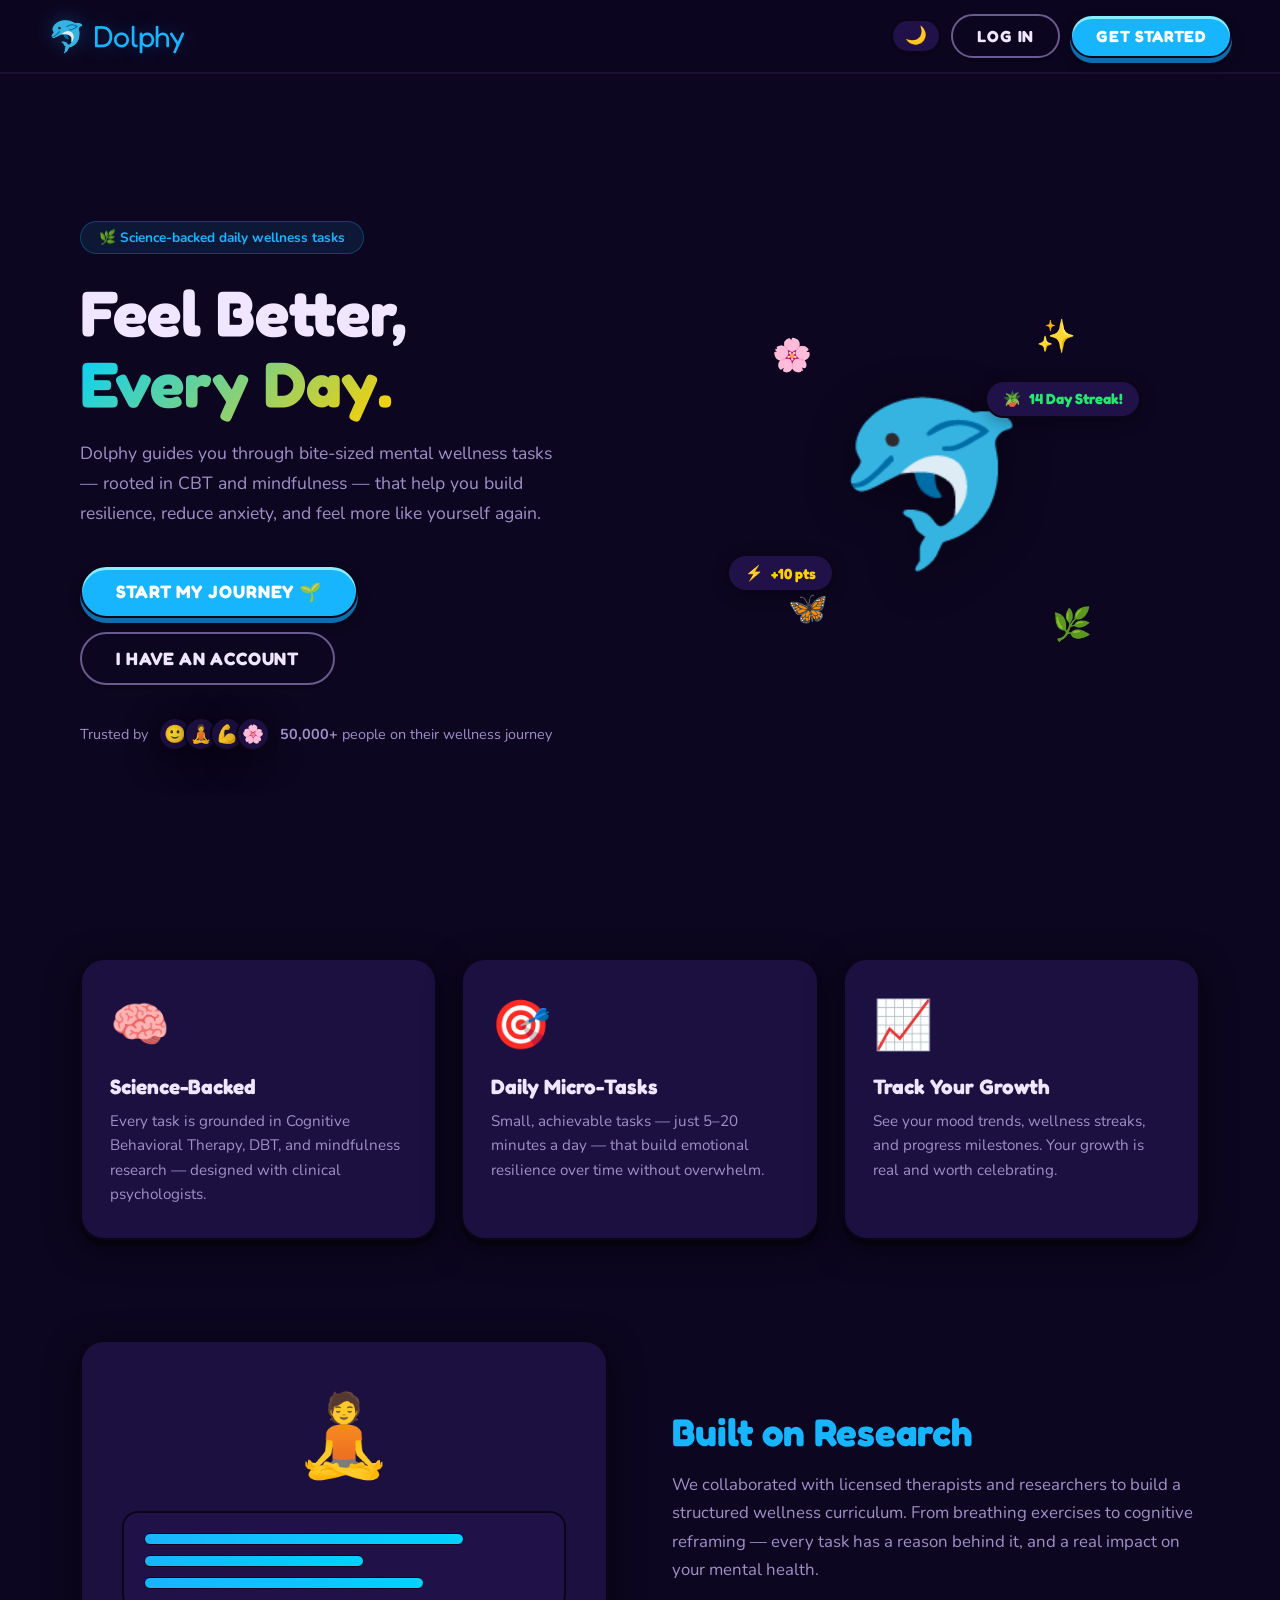
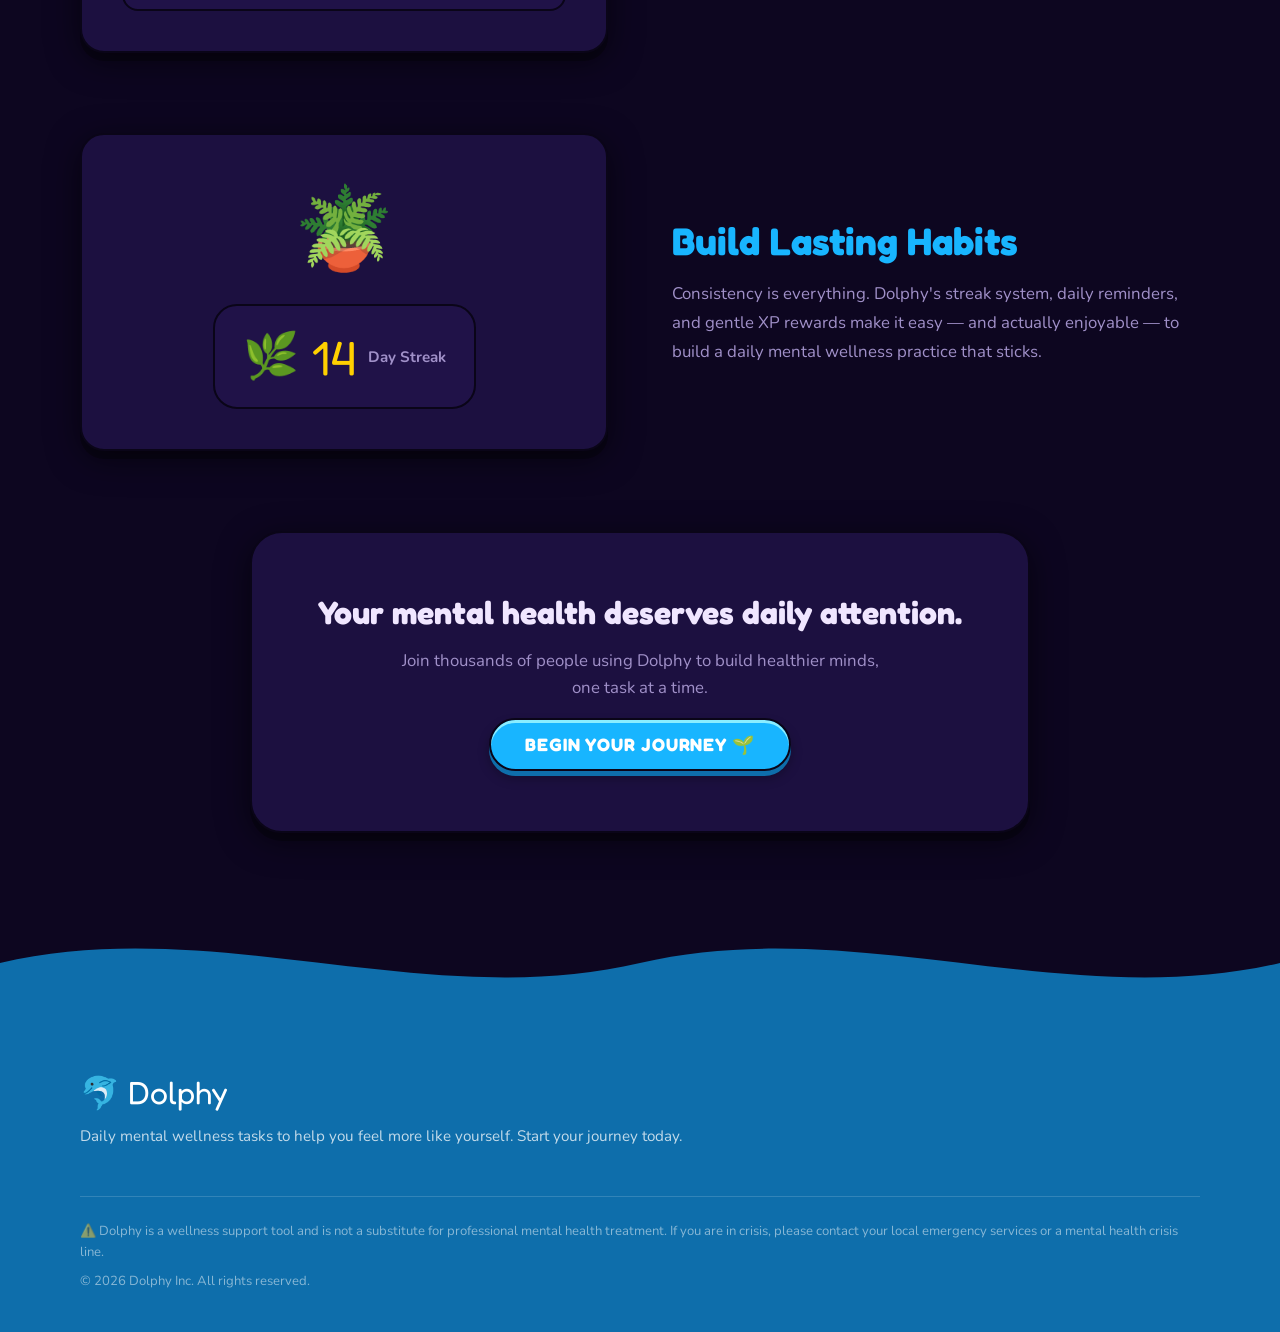
==== commit d2c456a4: "iskelet tamamlandi gibi." ====
--- a/index.html
+++ b/index.html
@@ -136,36 +136,6 @@
           <div class="footer-logo">🐬 Dolphy</div>
           <p>Daily mental wellness tasks to help you feel more like yourself. Start your journey today.</p>
         </div>
-        <div class="footer-links">
-          <div class="footer-col">
-            <h4>About</h4>
-            <a href="#">Our Mission</a>
-            <a href="#">Research</a>
-            <a href="#">Careers</a>
-            <a href="#">Press</a>
-          </div>
-          <div class="footer-col">
-            <h4>Product</h4>
-            <a href="#">Dolphy App</a>
-            <a href="#">For Clinics</a>
-            <a href="#">For Schools</a>
-            <a href="#">API</a>
-          </div>
-          <div class="footer-col">
-            <h4>Support</h4>
-            <a href="#">Help Center</a>
-            <a href="#">Crisis Resources</a>
-            <a href="#">Privacy</a>
-            <a href="#">Terms</a>
-          </div>
-          <div class="footer-col">
-            <h4>Community</h4>
-            <a href="#">Blog</a>
-            <a href="#">Instagram</a>
-            <a href="#">Twitter/X</a>
-            <a href="#">YouTube</a>
-          </div>
-        </div>
       </div>
       <div class="footer-bottom">
         <p>⚠️ Dolphy is a wellness support tool and is not a substitute for professional mental health treatment. If you are in crisis, please contact your local emergency services or a mental health crisis line.</p>
--- a/styles.css
+++ b/styles.css
@@ -485,7 +485,7 @@
 .footer-wave { width: 100%; overflow: hidden; line-height: 0; transform: scaleX(-1); }
 .footer-wave svg { display: block; width: 100%; height: 100px; }
 .footer-body { background: var(--footer-bg); padding: 60px 80px 40px; }
-.footer-top { display: grid; grid-template-columns: 280px 1fr; gap: 60px; margin-bottom: 48px; }
+.footer-top { display: flex; flex-direction: column; align-items: flex-start; gap: 24px; margin-bottom: 48px; }
 .footer-brand .footer-logo { font-family: var(--font-display); font-size: 2rem; color: white; margin-bottom: 12px; }
 .footer-brand p { color: rgba(255,255,255,0.75); font-size: 0.95rem; line-height: 1.6; }
 .footer-links { display: flex; gap: 48px; flex-wrap: wrap; }
@@ -589,6 +589,7 @@
   display: grid;
   grid-template-columns: var(--sidebar-left-w) 1fr var(--sidebar-right-w);
   min-height: 100vh;
+  align-items: start;
 }
 
 /* LEFT SIDEBAR */
@@ -633,7 +634,7 @@
 /* MAIN FEED */
 .main-feed {
   display: flex; flex-direction: column; align-items: center;
-  overflow-y: auto; overflow-x: hidden;
+  overflow: clip;          /* clip ≠ hidden: does NOT create a scroll container */
   background: var(--bg-mid);
   min-height: 100vh; position: relative;
 }
@@ -825,24 +826,24 @@
    ============================================================ */
 .sidebar-right {
   position: sticky; top: 0;
-  height: 100vh; overflow-y: auto;
+  height: 100vh; max-height: 100vh; overflow-y: auto; min-height: 0;
   background: var(--bg-panel);
   border-left: var(--border-width) solid var(--border-dark);
   display: flex; flex-direction: column;
-  padding: 24px 16px; gap: 16px;
-  scrollbar-width: thin;
-  scrollbar-color: var(--text-muted) transparent;
-}
-.sidebar-right::-webkit-scrollbar { width: 5px; }
-.sidebar-right::-webkit-scrollbar-thumb { background: var(--text-muted); border-radius: 4px; }
+  padding: 16px 12px; gap: 10px;
+  scrollbar-width: none;      /* Firefox: hide scrollbar track */
+  box-sizing: border-box;
+}
+.sidebar-right::-webkit-scrollbar { display: none; } /* Chrome/Safari: hide scrollbar */
 
 .right-card {
   background: var(--bg-card);
   border: var(--border-width) solid var(--border-dark);
   border-radius: var(--border-radius-lg);
-  padding: 18px;
-  box-shadow: 0 5px 0 rgba(0,0,0,0.25);
-  display: flex; flex-direction: column; gap: 12px;
+  padding: 12px;
+  box-shadow: 0 4px 0 rgba(0,0,0,0.25);
+  display: flex; flex-direction: column; gap: 8px;
+  overflow: hidden; min-width: 0; flex-shrink: 0;
 }
 .right-card--cta { background: linear-gradient(135deg, var(--bg-panel), var(--bg-panel-hover)); text-align: center; font-size: 0.9rem; color: var(--text-secondary); gap: 10px; }
 .right-card__header { display: flex; align-items: center; justify-content: space-between; }
@@ -850,21 +851,22 @@
 .view-all-btn { background: none; border: none; color: var(--blue-main); font-size: 0.82rem; font-weight: 800; text-transform: uppercase; cursor: pointer; }
 .view-all-btn:hover { color: var(--blue-glow); }
 
-.stats-grid { display: grid; grid-template-columns: 1fr 1fr; gap: 10px; }
+.stats-grid { display: grid; grid-template-columns: 1fr 1fr; gap: 6px; }
 .stats-item {
   background: var(--bg-panel);
   border: var(--border-width) solid var(--border-dark);
   border-radius: var(--border-radius-md);
-  padding: 12px;
-  display: flex; align-items: center; gap: 10px;
-  box-shadow: 0 3px 0 rgba(0,0,0,0.2);
+  padding: 8px 6px;
+  display: flex; align-items: center; gap: 5px;
+  box-shadow: 0 2px 0 rgba(0,0,0,0.2);
   transition: transform var(--transition-fast);
+  min-width: 0; overflow: hidden;
 }
 .stats-item:hover { transform: translateY(-2px); }
-.stats-item__icon  { font-size: 1.7rem; }
-.stats-item__info  { display: flex; flex-direction: column; }
-.stats-item__val   { font-family: var(--font-display); font-size: 1.4rem; line-height: 1; }
-.stats-item__label { font-size: 0.72rem; color: var(--text-muted); font-weight: 700; text-transform: uppercase; }
+.stats-item__icon  { font-size: 1.2rem; flex-shrink: 0; width: 22px; text-align: center; }
+.stats-item__info  { display: flex; flex-direction: column; gap: 1px; min-width: 0; }
+.stats-item__val   { font-family: var(--font-display); font-size: 1.15rem; line-height: 1; }
+.stats-item__label { font-size: 0.62rem; color: var(--text-muted); font-weight: 700; text-transform: uppercase; white-space: nowrap; overflow: hidden; text-overflow: clip; }
 .stats-item--streak .stats-item__val { color: var(--green-ok); }
 .stats-item--hp     .stats-item__val { color: #FF9F4A; }
 .stats-item--xp     .stats-item__val { color: var(--yellow); }
@@ -909,23 +911,24 @@
 .xp-progress-label { font-size: 0.78rem; color: var(--text-muted); font-weight: 700; text-align: center; }
 
 .leaderboard-entry {
-  display: flex; align-items: center; gap: 10px;
-  padding: 8px 10px;
+  display: flex; align-items: center; gap: 6px;
+  padding: 7px 8px;
   border-radius: var(--border-radius-md);
   background: var(--bg-panel);
   border: var(--border-width) solid var(--border-dark);
   box-shadow: 0 2px 0 rgba(0,0,0,0.2);
   transition: transform var(--transition-fast);
+  min-width: 0; overflow: hidden;
 }
 .leaderboard-entry:hover { transform: translateY(-2px); }
 .leaderboard-entry--me { background: rgba(24,181,255,0.08); border-color: var(--blue-main); }
-.lb-rank { font-family: var(--font-display); font-size: 1rem; color: var(--text-muted); width: 20px; text-align: center; flex-shrink: 0; }
+.lb-rank { font-family: var(--font-display); font-size: 0.9rem; color: var(--text-muted); width: 16px; text-align: center; flex-shrink: 0; }
 .lb-rank--gold   { color: var(--yellow); }
 .lb-rank--silver { color: #B0BEC5; }
 .lb-rank--bronze { color: #FF7043; }
-.lb-avatar { font-size: 1.5rem; background: var(--bg-card); border: var(--border-width) solid var(--border-dark); border-radius: 50%; width: 34px; height: 34px; display: flex; align-items: center; justify-content: center; flex-shrink: 0; }
-.lb-name { flex: 1; font-size: 0.88rem; font-weight: 700; color: var(--text-primary); }
-.lb-xp  { font-family: var(--font-display); font-size: 0.9rem; color: var(--yellow); }
+.lb-avatar { font-size: 1.2rem; background: var(--bg-card); border: var(--border-width) solid var(--border-dark); border-radius: 50%; width: 28px; height: 28px; display: flex; align-items: center; justify-content: center; flex-shrink: 0; }
+.lb-name { flex: 1; font-size: 0.82rem; font-weight: 700; color: var(--text-primary); min-width: 0; overflow: hidden; text-overflow: ellipsis; white-space: nowrap; }
+.lb-xp  { font-family: var(--font-display); font-size: 0.8rem; color: var(--yellow); white-space: nowrap; flex-shrink: 0; }
 
 /* MOBILE BOTTOM NAV */
 .mobile-bottom-nav {
@@ -972,32 +975,35 @@
 .mobile-drawer__body { display: flex; flex-direction: column; gap: 14px; }
 
 /* LESSON MODAL */
-.modal-overlay { display: none; position: fixed; inset: 0; z-index: 500; background: rgba(0,0,0,0.65); backdrop-filter: blur(6px); align-items: center; justify-content: center; padding: 20px; }
+.modal-overlay { display: none; position: fixed; inset: 0; z-index: 500; background: rgba(0,0,0,0.65); backdrop-filter: blur(6px); align-items: center; justify-content: center; padding: 16px; overflow-y: auto; }
 .modal-overlay.open { display: flex; }
 .lesson-modal-card {
   background: var(--bg-panel);
   border: var(--border-width) solid var(--border-dark);
   border-radius: var(--border-radius-xl);
-  padding: 40px; max-width: 480px; width: 100%;
+  padding: 32px 28px; max-width: 480px; width: 100%;
   box-shadow: 0 12px 0 rgba(0,0,0,0.45), 0 24px 60px rgba(0,0,0,0.45);
-  display: flex; flex-direction: column; align-items: center; gap: 20px;
+  display: flex; flex-direction: column; align-items: center; gap: 16px;
   animation: modal-pop 0.35s cubic-bezier(0.34,1.56,0.64,1);
+  box-sizing: border-box;
 }
 @keyframes modal-pop {
   from { transform: scale(0.8) translateY(40px); opacity: 0; }
   to   { transform: scale(1) translateY(0);      opacity: 1; }
 }
-.lesson-modal-emoji  { font-size: 5rem; animation: hero-bob 2s ease-in-out infinite; }
-.lesson-modal-title  { font-family: var(--font-display); font-size: 1.6rem; text-align: center; }
-.lesson-modal-desc   { font-size: 0.98rem; color: var(--text-secondary); text-align: center; line-height: 1.65; }
+.lesson-modal-emoji  { font-size: 4rem; animation: hero-bob 2s ease-in-out infinite; }
+.lesson-modal-title  { font-family: var(--font-display); font-size: 1.5rem; text-align: center; }
+.lesson-modal-desc   { font-size: 0.95rem; color: var(--text-secondary); text-align: center; line-height: 1.6; }
 .lesson-modal-xp {
   display: flex; align-items: center; gap: 8px;
   background: var(--bg-card); border: var(--border-width) solid var(--border-dark);
   border-radius: var(--border-radius-pill);
   padding: 8px 20px;
   font-family: var(--font-display); color: var(--yellow); font-size: 1rem;
-}
-.lesson-modal-actions { display: flex; gap: 12px; width: 100%; }
+  white-space: nowrap;
+}
+.lesson-modal-actions { display: flex; gap: 10px; width: 100%; flex-wrap: nowrap; }
+.lesson-modal-actions .clay-btn { min-width: 0; padding: 12px 16px; white-space: nowrap; }
 
 /* ============================================================
    CHESS PAGE
@@ -1012,7 +1018,7 @@
 .chess-api-notice { display: flex; align-items: center; gap: 10px; background: rgba(24,181,255,0.08); border: 1.5px solid rgba(24,181,255,0.25); border-radius: var(--border-radius-md); padding: 12px 18px; font-size: 0.88rem; color: var(--blue-main); max-width: 720px; width: 100%; margin: 0 auto; }
 .chess-api-notice__icon { font-size: 1.3rem; flex-shrink: 0; }
 .chess-layout { display: flex; gap: 24px; justify-content: center; align-items: flex-start; flex-wrap: wrap; }
-.chess-board-wrap { flex-shrink: 0; }
+.chess-board-wrap { flex-shrink: 0; overflow-x: auto; max-width: 100%; }
 
 .chess-board { display: flex; flex-direction: column; border: 3px solid var(--border-dark); border-radius: var(--border-radius-md); overflow: hidden; box-shadow: 0 8px 0 rgba(0,0,0,0.4), 0 16px 40px rgba(0,0,0,0.4); user-select: none; }
 .chess-row { display: flex; align-items: center; }
@@ -1250,7 +1256,9 @@
 @media (max-width: 1024px) {
   .sidebar-left  { display: none; }
   .sidebar-right { display: none; }
-  .mobile-topbar { display: flex; }
+  .mobile-topbar { display: flex; flex-wrap: nowrap; min-height: 54px; }
+  .mobile-topbar__stats { gap: 4px; flex-shrink: 0; overflow: hidden; }
+  .stat-chip { padding: 4px 7px; font-size: 0.78rem; gap: 3px; }
   .mobile-bottom-nav { display: flex; }
   .app-layout { grid-template-columns: 1fr; padding-bottom: 72px; }
   .section-banner { max-width: 100%; border-radius: 0; border-left: none; border-right: none; }
@@ -1271,8 +1279,11 @@
   .hero__social-proof { justify-content: center; flex-wrap: wrap; }
   .pill-1 { right: 0; }
   .pill-2 { left: 0; }
-  .landing-nav { padding: 12px 16px; }
+  .landing-nav { padding: 10px 16px; gap: 8px; flex-wrap: nowrap; }
+  .landing-nav__logo { font-size: 1.5rem; }
+  .landing-nav__actions { gap: 6px; flex-shrink: 0; }
   .landing-nav__actions .clay-btn--ghost { display: none; }
+  .landing-nav__actions .clay-btn { padding: 8px 14px; font-size: 0.82rem; }
   .feature-strip { grid-template-columns: 1fr; padding: 32px 24px; }
   .feature-rows { padding: 24px; gap: 48px; }
   .feature-row { grid-template-columns: 1fr; gap: 24px; }
@@ -1288,9 +1299,14 @@
   .qs-mood-btn { min-width: 58px; padding: 10px 12px; }
   .chess-sq { width: 42px; height: 42px; }
   .chess-piece { font-size: 1.8rem; }
-  .chess-rank-label { height: 42px; width: 18px; }
-  .chess-file-label { width: 42px; font-size: 0.65rem; }
+  .chess-rank-label { height: 42px; width: 18px; font-size: 0.6rem; }
+  .chess-file-label { width: 42px; font-size: 0.6rem; }
   .chess-file-labels { padding-left: 18px; }
+  .chess-page { padding: 12px 4px 60px; }
+  .chess-layout { gap: 12px; }
+  .chess-board-wrap { width: 100%; display: flex; justify-content: center; overflow-x: auto; }
+  .chess-sidebar { max-width: 100%; width: 100%; min-width: 0; }
+  .chess-api-notice { padding: 10px 12px; font-size: 0.82rem; }
 }
 
 /* ============================================================
